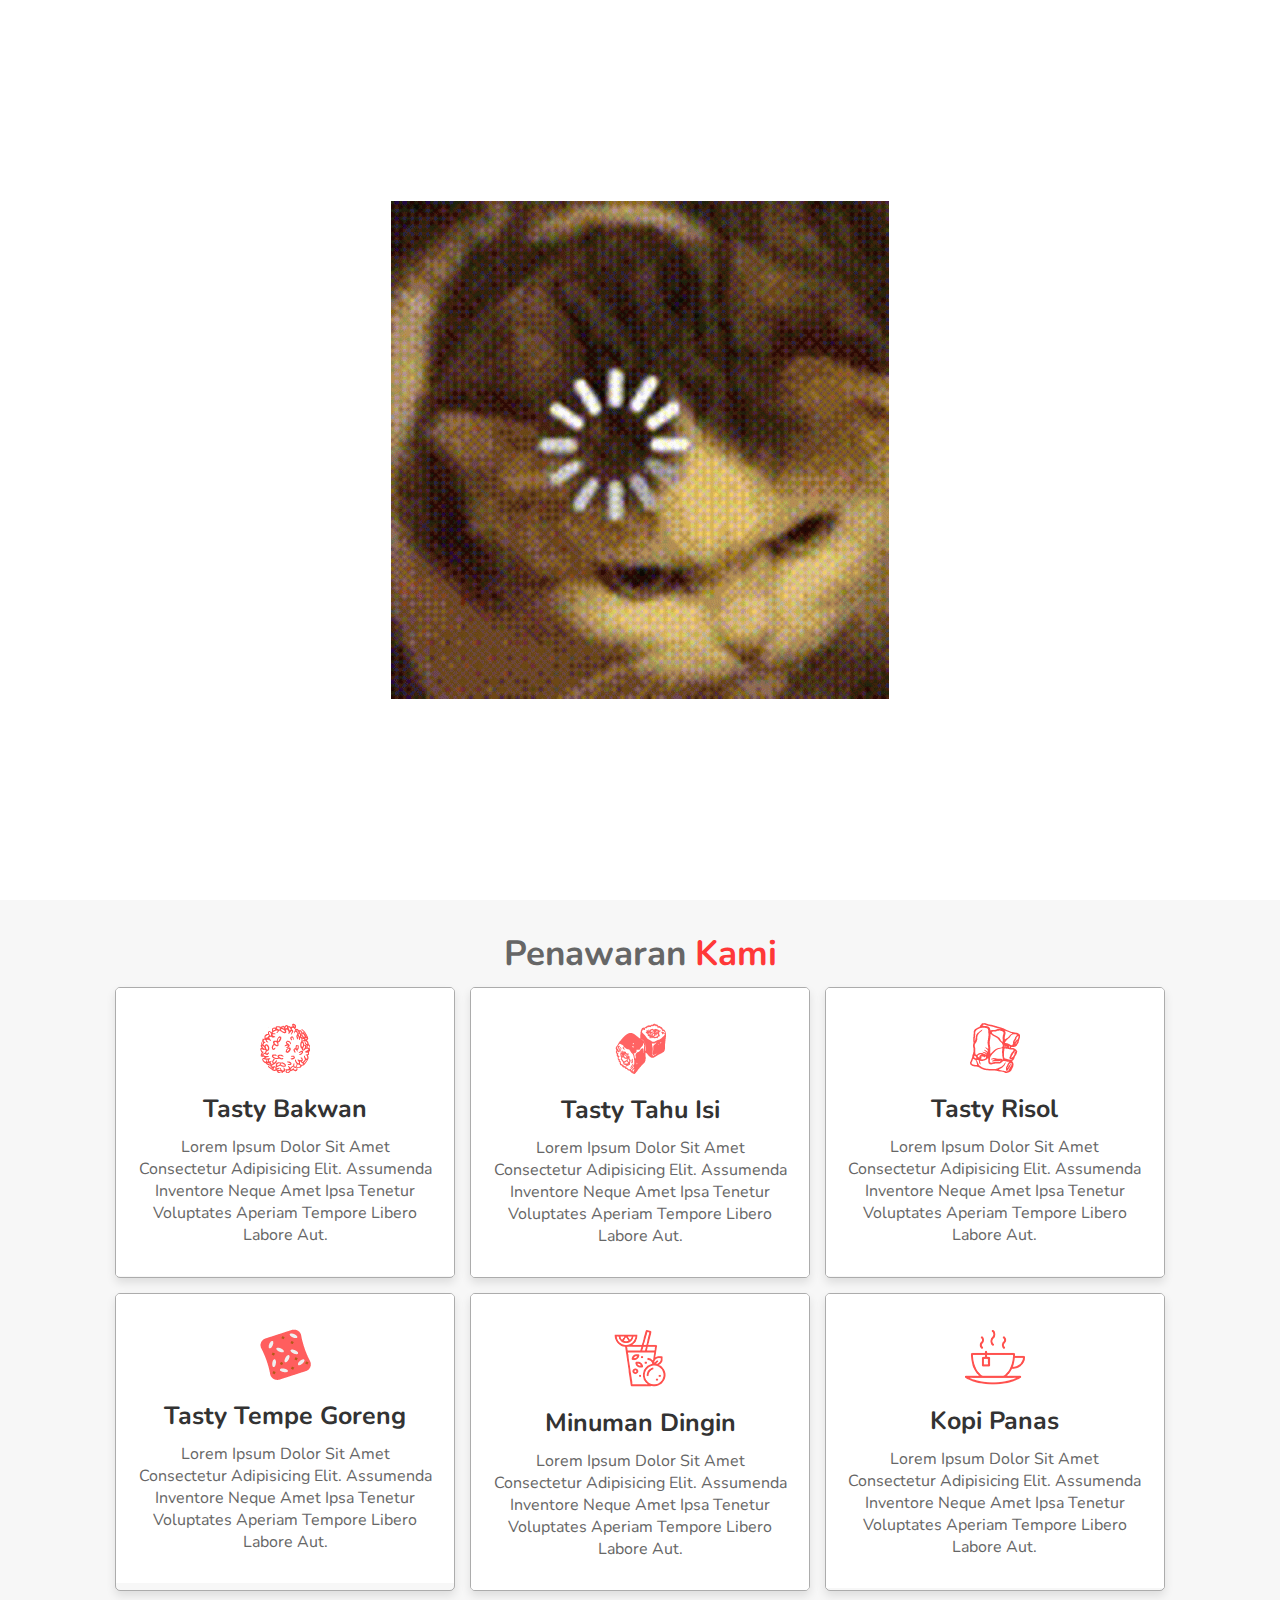
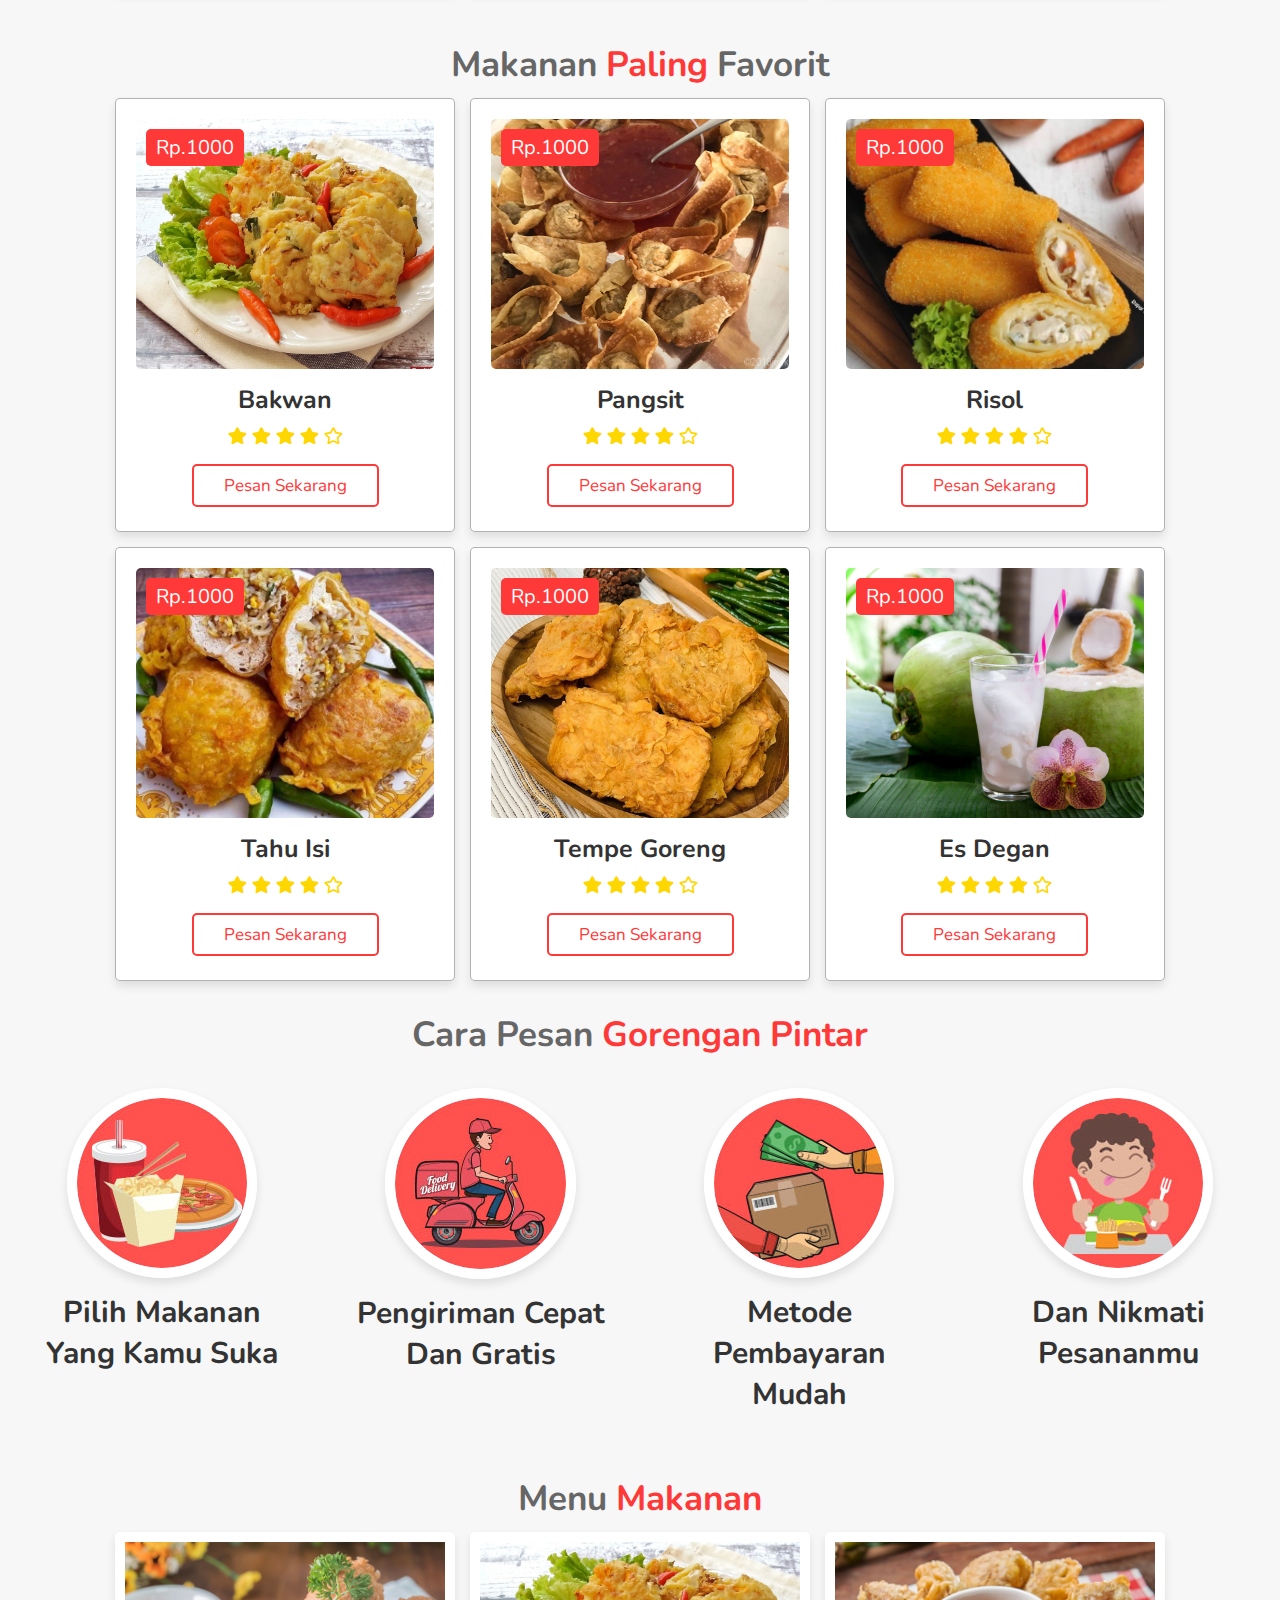
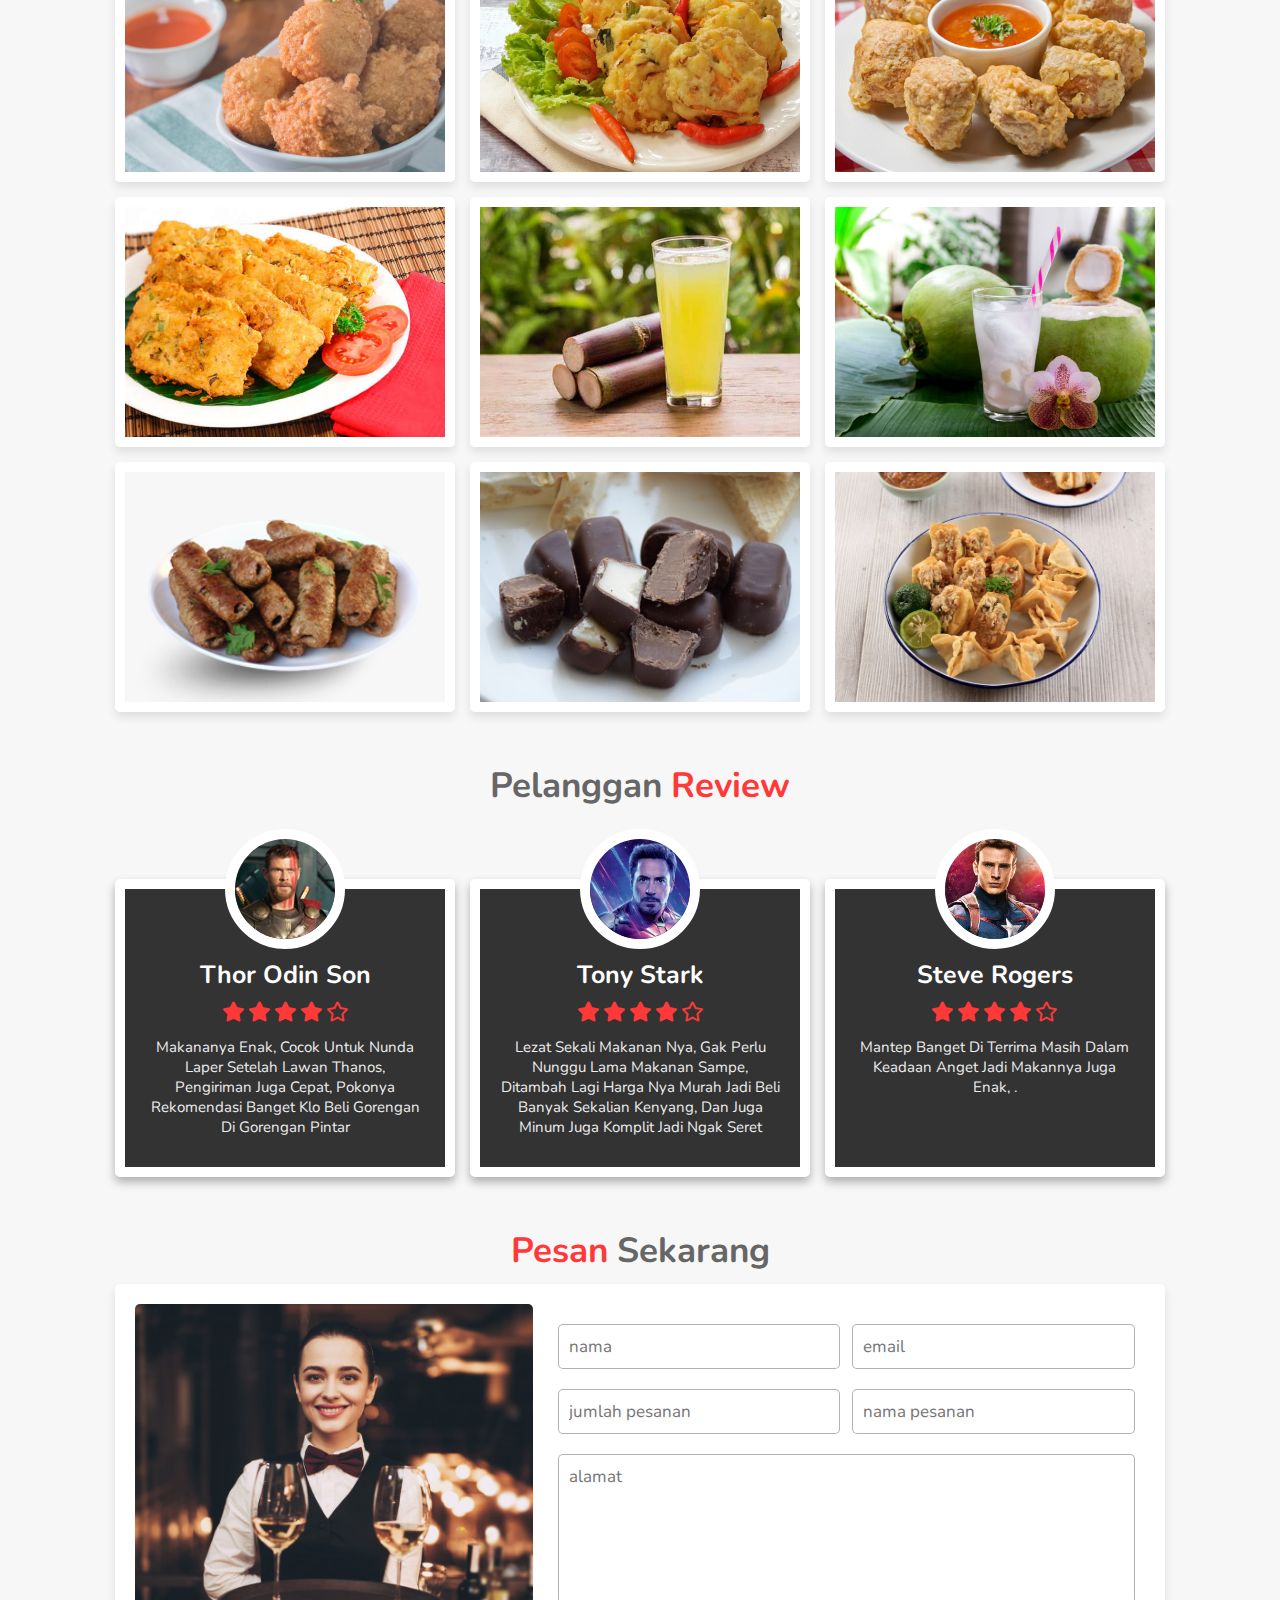
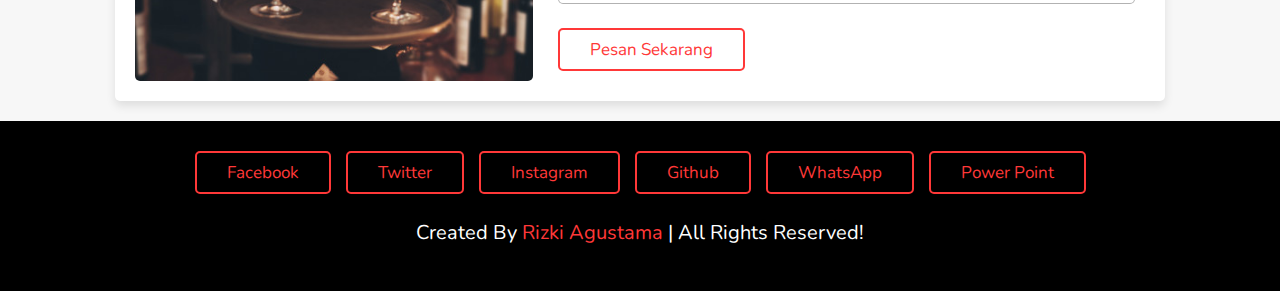
==== index.html @ 168aa632 "first commit" ====
<!DOCTYPE html>
<html lang="en">
<head>
    <meta charset="UTF-8">
    <meta name="viewport" content="width=device-width, initial-scale=1.0">
    <title>complete responsive food website design tutorial </title>

    <!-- font awesome cdn link  -->
    <link rel="stylesheet" href="https://cdnjs.cloudflare.com/ajax/libs/font-awesome/5.15.3/css/all.min.css">

    <!-- custom css file link  -->
    <link rel="stylesheet" href="style.css">

</head>
<body>
    
<!-- header section starts  -->

<header>

    <a href="https://api.whatsapp.com/send?phone=+6285161552308&text=Hallo min, saya mau melakukan pemesanan gorengan di gorengan pintar." class="logo"><i class="fas fa-utensils"></i>Gorengan Pintar</a>

    <div id="menu-bar" class="fas fa-bars"></div>

    <nav class="navbar">
        <a href="#home">home</a>
        <a href="#speciality">penawaran</a>
        <a href="#popular">populer</a>
        <a href="#gallery">menu</a>
        <a href="#review">review</a>
        <a href="#order">pesan</a>
    </nav>

</header>

<!-- header section ends -->

<!-- home section starts  -->

<section class="home" id="home">

    <div class="content">
        <h3>pesan gorengan dengan mudah dan cepat</h3>
        <p>Lorem ipsum dolor sit, amet consectetur adipisicing elit. Voluptas accusamus tempore temporibus rem amet laudantium animi optio voluptatum. Natus obcaecati unde porro nostrum ipsam itaque impedit incidunt rem quisquam eos!</p>
        <a href="https://api.whatsapp.com/send?phone=+6285161552308&text=Hallo min, saya mau melakukan pemesanan gorengan di gorengan pintar." class="btn">pesan sekarang</a>
    </div>

    <div class="image">
        <img src="images/home.png" alt="">
    </div>

</section>

<!-- home section ends -->

<!-- speciality section starts  -->

<section class="speciality" id="speciality">

    <h1 class="heading"> Penawaran <span>Kami</span> </h1>

    <div class="box-container">

        <div class="box">
            <img class="image" src="images/R.jpg" alt="">
            <div class="content">
                <img src="images/bakwan-01.png" alt="">
                <h3>tasty bakwan</h3>
                <p>Lorem ipsum dolor sit amet consectetur adipisicing elit. Assumenda inventore neque amet ipsa tenetur voluptates aperiam tempore libero labore aut.</p>
            </div>
        </div>
        <div class="box">
            <img class="image" src="images/R2.jpg" alt="">
            <div class="content">
                <img src="images/tahuisi.png" alt="">
                <h3>tasty tahu isi</h3>
                <p>Lorem ipsum dolor sit amet consectetur adipisicing elit. Assumenda inventore neque amet ipsa tenetur voluptates aperiam tempore libero labore aut.</p>
            </div>
        </div>
        <div class="box">
            <img class="image" src="images/R3.jpg" alt="">
            <div class="content">
                <img src="images/risol-01.png" alt="">
                <h3>tasty risol</h3>
                <p>Lorem ipsum dolor sit amet consectetur adipisicing elit. Assumenda inventore neque amet ipsa tenetur voluptates aperiam tempore libero labore aut.</p>
            </div>
        </div>
        <div class="box">
            <img class="image" src="images/tempegoreng.jpg" alt="">
            <div class="content">
                <img src="images/tempe.png" alt="">
                <h3>tasty tempe goreng</h3>
                <p>Lorem ipsum dolor sit amet consectetur adipisicing elit. Assumenda inventore neque amet ipsa tenetur voluptates aperiam tempore libero labore aut.</p>
            </div>
        </div>
        <div class="box">
            <img class="image" src="images/s-img-4.jpg" alt="">
            <div class="content">
                <img src="images/s-4.png" alt="">
                <h3>minuman dingin</h3>
                <p>Lorem ipsum dolor sit amet consectetur adipisicing elit. Assumenda inventore neque amet ipsa tenetur voluptates aperiam tempore libero labore aut.</p>
            </div>
        </div>
        <div class="box">
            <img class="image" src="images/R4.jpg" alt="">
            <div class="content">
                <img src="images/s-6.png" alt="">
                <h3>kopi panas</h3>
                <p>Lorem ipsum dolor sit amet consectetur adipisicing elit. Assumenda inventore neque amet ipsa tenetur voluptates aperiam tempore libero labore aut.</p>
            </div>
        </div>

    </div>

</section>

<!-- speciality section ends -->

<!-- popular section starts  -->

<section class="popular" id="popular">

    <h1 class="heading"> Makanan <span>Paling</span> Favorit </h1>

    <div class="box-container">

        <div class="box">
            <span class="price"> Rp.1000 </span>
            <img src="images/menu Bakwan-Tahu.jpg" alt="">
            <h3>bakwan</h3>
            <div class="stars">
                <i class="fas fa-star"></i>
                <i class="fas fa-star"></i>
                <i class="fas fa-star"></i>
                <i class="fas fa-star"></i>
                <i class="far fa-star"></i>
            </div>
            <a href="https://api.whatsapp.com/send?phone=+6285161552308&text=Hallo min, saya mau melakukan pemesanan gorengan di gorengan pintar." class="btn">pesan sekarang</a>
        </div>
        <div class="box">
            <span class="price"> Rp.1000 </span>
            <img src="images/menu pangsit.jpg" alt="">
            <h3>pangsit</h3>
            <div class="stars">
                <i class="fas fa-star"></i>
                <i class="fas fa-star"></i>
                <i class="fas fa-star"></i>
                <i class="fas fa-star"></i>
                <i class="far fa-star"></i>
            </div>
            <a href="https://api.whatsapp.com/send?phone=+6285161552308&text=Hallo min, saya mau melakukan pemesanan gorengan di gorengan pintar." class="btn">pesan sekarang</a>
        </div>
        <div class="box">
            <span class="price"> Rp.1000 </span>
            <img src="images/menu Risol.jpg" alt="">
            <h3>risol</h3>
            <div class="stars">
                <i class="fas fa-star"></i>
                <i class="fas fa-star"></i>
                <i class="fas fa-star"></i>
                <i class="fas fa-star"></i>
                <i class="far fa-star"></i>
            </div>
            <a href="https://api.whatsapp.com/send?phone=+6285161552308&text=Hallo min, saya mau melakukan pemesanan gorengan di gorengan pintar." class="btn">pesan sekarang</a>
        </div>
        <div class="box">
            <span class="price"> Rp.1000 </span>
            <img src="images/menu Tahu Isi.jpg" alt="">
            <h3>tahu isi</h3>
            <div class="stars">
                <i class="fas fa-star"></i>
                <i class="fas fa-star"></i>
                <i class="fas fa-star"></i>
                <i class="fas fa-star"></i>
                <i class="far fa-star"></i>
            </div>
            <a href="https://api.whatsapp.com/send?phone=+6285161552308&text=Hallo min, saya mau melakukan pemesanan gorengan di gorengan pintar." class="btn">pesan sekarang</a>
        </div>
        <div class="box">
            <span class="price"> Rp.1000 </span>
            <img src="images/menu tempe.jpg" alt="">
            <h3>tempe goreng </h3>
            <div class="stars">
                <i class="fas fa-star"></i>
                <i class="fas fa-star"></i>
                <i class="fas fa-star"></i>
                <i class="fas fa-star"></i>
                <i class="far fa-star"></i>
            </div>
            <a href="https://api.whatsapp.com/send?phone=+6285161552308&text=Hallo min, saya mau melakukan pemesanan gorengan di gorengan pintar." class="btn">pesan sekarang</a>
        </div>
        <div class="box">
            <span class="price"> Rp.1000 </span>
            <img src="images/menu-degan.png" alt="">
            <h3>es degan</h3>
            <div class="stars">
                <i class="fas fa-star"></i>
                <i class="fas fa-star"></i>
                <i class="fas fa-star"></i>
                <i class="fas fa-star"></i>
                <i class="far fa-star"></i>
            </div>
            <a href="https://api.whatsapp.com/send?phone=+6285161552308&text=Hallo min, saya mau melakukan pemesanan gorengan di gorengan pintar." class="btn">pesan sekarang</a>
        </div>

    </div>

</section>

<!-- popular section ends -->

<!-- steps section starts  -->

<div class="step-container">

    <h1 class="heading">cara pesan <span>gorengan pintar</span></h1>

    <section class="steps">

        <div class="box">
            <img src="images/step-1.jpg" alt="">
            <h3>pilih makanan yang kamu suka</h3>
        </div>
        <div class="box">
            <img src="images/step-2.jpg" alt="">
            <h3>pengiriman cepat dan gratis</h3>
        </div>
        <div class="box">
            <img src="images/step-3.jpg" alt="">
            <h3>metode pembayaran mudah</h3>
        </div>
        <div class="box">
            <img src="images/step-4.jpg" alt="">
            <h3>dan nikmati pesananmu</h3>
        </div>
    
    </section>

</div>

<!-- steps section ends -->

<!-- gallery section starts  -->

<section class="gallery" id="gallery">

    <h1 class="heading"> menu <span> makanan </span> </h1>

    <div class="box-container">

        <div class="box">
            <img src="images/bakso1.jpg" alt="">
            <div class="content">
                <h3>Bakso goreng</h3>
                <p></p>
                <a href="https://api.whatsapp.com/send?phone=+6285161552308&text=Hallo min, saya mau melakukan pemesanan gorengan di gorengan pintar" class="btn">Pesan sekarang</a>
            </div>
        </div>
        <div class="box">
            <img src="images/Bakwan1.jpg" alt="">
            <div class="content">
                <h3>bakwan</h3>
                <p></p>
                <a href="https://api.whatsapp.com/send?phone=+6285161552308&text=Hallo min, saya mau melakukan pemesanan gorengan di gorengan pintar" class="btn">pesan sekarang</a>
            </div>
        </div>
        <div class="box">
            <img src="images/tahu isi1.jpg" alt="">
            <div class="content">
                <h3>tahu isi</h3>
                <p></p>
                <a href="https://api.whatsapp.com/send?phone=+6285161552308&text=Hallo min, saya mau melakukan pemesanan gorengan di gorengan pintar" class="btn">pesan sekarang</a>
            </div>
        </div>
        <div class="box">
            <img src="images/tempegoreng.jpg" alt="">
            <div class="content">
                <h3>tempe goreng</h3>
                <p></p>
                <a href="https://api.whatsapp.com/send?phone=+6285161552308&text=Hallo min, saya mau melakukan pemesanan gorengan di gorengan pintar" class="btn">pesan sekarang</a>
            </div>
        </div>
        <div class="box">
            <img src="images/es tebu1.jpg" alt="">
            <div class="content">
                <h3>es tebu</h3>
                <p></p>
                <a href="https://api.whatsapp.com/send?phone=+6285161552308&text=Hallo min, saya mau melakukan pemesanan gorengan di gorengan pintar" class="btn">pesan sekarang</a>
            </div>
        </div>
        <div class="box">
            <img src="images/degan1.png" alt="">
            <div class="content">
                <h3>es degan</h3>
                <p></p>
                <a href="https://api.whatsapp.com/send?phone=+6285161552308&text=Hallo min, saya mau melakukan pemesanan gorengan di gorengan pintar" class="btn">pesan sekarang</a>
            </div>
        </div>
        <div class="box">
            <img src="images/kebak1.png" alt="">
            <div class="content">
                <h3>kebab</h3>
                <p></p>
                <a href="https://api.whatsapp.com/send?phone=+6285161552308&text=Hallo min, saya mau melakukan pemesanan gorengan di gorengan pintar" class="btn">pesan sekarang</a>
            </div>
        </div>
        <div class="box">
            <img src="images/g-8.jpg" alt="">
            <div class="content">
                <h3>Coklat</h3>
                <p></p>
                <a href="https://api.whatsapp.com/send?phone=+6285161552308&text=Hallo min, saya mau melakukan pemesanan gorengan di gorengan pintar" class="btn">pesan sekarang</a>
            </div>
        </div>
        <div class="box">
            <img src="images/batagor1.jpg" alt="">
            <div class="content">
                <h3>Batagor</h3>
                <p></p>
                <a href="https://api.whatsapp.com/send?phone=+6285161552308&text=Hallo min, saya mau melakukan pemesanan gorengan di gorengan pintar" class="btn">pesan sekarang</a>
            </div>
        </div>

    </div>

</section>

<!-- gallery section ends -->

<!-- review section starts  -->

<section class="review" id="review">

    <h1 class="heading"> pelanggan <span>review</span> </h1>

    <div class="box-container">

        <div class="box">
            <img src="images/Thor.jpg" alt="">
            <h3>Thor Odin Son</h3>
            <div class="stars">
                <i class="fas fa-star"></i>
                <i class="fas fa-star"></i>
                <i class="fas fa-star"></i>
                <i class="fas fa-star"></i>
                <i class="far fa-star"></i>
            </div>
            <p>Makananya enak, cocok untuk nunda laper setelah lawan thanos, pengiriman juga cepat, pokonya rekomendasi banget klo beli gorengan di Gorengan Pintar</p>
        </div>
        <div class="box">
            <img src="images/Tony.jpg" alt="">
            <h3>Tony Stark</h3>
            <div class="stars">
                <i class="fas fa-star"></i>
                <i class="fas fa-star"></i>
                <i class="fas fa-star"></i>
                <i class="fas fa-star"></i>
                <i class="far fa-star"></i>
            </div>
            <p>Lezat sekali makanan nya, gak perlu nunggu lama makanan sampe, ditambah lagi harga nya murah jadi beli banyak sekalian kenyang, dan juga minum juga komplit jadi ngak seret</p>
        </div>
        <div class="box">
            <img src="images/steve.jpg" alt="">
            <h3>Steve Rogers</h3>
            <div class="stars">
                <i class="fas fa-star"></i>
                <i class="fas fa-star"></i>
                <i class="fas fa-star"></i>
                <i class="fas fa-star"></i>
                <i class="far fa-star"></i>
            </div>
            <p>Mantep banget di terrima masih dalam keadaan anget jadi makannya juga enak, .</p>
        </div>

    </div>

</section>

<!-- review section ends -->

<!-- order section starts  -->

<section class="order" id="order">

    <h1 class="heading"> <span>pesan</span> sekarang </h1>

    <div class="row">
        
        <div class="image">
            <img src="images/order-img.jpg" alt="">
        </div>

        <form action="">

            <div class="inputBox">
                <input type="text" placeholder="nama">
                <input type="email" placeholder="email">
            </div>

            <div class="inputBox">
                <input type="number" placeholder="jumlah pesanan">
                <input type="text" placeholder="nama pesanan">
            </div>

            <textarea placeholder="alamat" name="" id="" cols="30" rows="10"></textarea>

            <input type="submit" value="pesan sekarang" class="btn">

        </form>

    </div>

</section>

<!-- order section ends -->

<!-- footer section  -->

<section class="footer">

    <div class="share">
        <a href="https://web.facebook.com/" class="btn">facebook</a>
        <a href="https://twitter.com/rtama231" class="btn">twitter</a>
        <a href="https://www.instagram.com/ikki.tama23/" class="btn">instagram</a>
        <a href="https://github.com/Rtama23" class="btn">github</a>
        <a href="https://api.whatsapp.com/send?phone=+6285161552308&text=" class="btn">whatsApp</a>
        <a href="19220448.Rizki Agustama.SI 5R.Projeck 1/index.html" class="btn">Power Point</a>
    </div>

    <h1 class="credit"> created by <span> Rizki Agustama </span> | all rights reserved! </h1>

</section>

<!-- scroll top button  -->
<a href="#home" class="fas fa-angle-up" id="scroll-top"></a>

<!-- loader  -->
<div class="loader-container">
    <img src="images/reload-cat.gif" alt="">
</div>




















<!-- custom js file link  -->
<script src="script.js"></script>


</body>
</html>
---- style.css ----
@import url('https://fonts.googleapis.com/css2?family=Nunito:wght@200;300;400;600;700&display=swap');

:root{
  --red:#ff3838;
}

*{
  font-family: 'Nunito', sans-serif;
  margin:0; padding:0;
  box-sizing: border-box;
  outline: none; border:none;
  text-decoration: none;
  text-transform: capitalize;
  transition:all .2s linear;
}

*::selection{
  background:var(--red);
  color:#fff;
}

html{
  font-size: 62.5%;
  overflow-x: hidden;
  scroll-behavior: smooth;
  scroll-padding-top: 6rem;
}

body{
  background:#f7f7f7;
}

section{
  padding:2rem 9%;
}

.heading{
  text-align: center;
  font-size: 3.5rem;
  padding:1rem;
  color:#666;
}

.heading span{
  color:var(--red);
}

.btn{
  display: inline-block;
  padding:.8rem 3rem;
  border:.2rem solid var(--red);
  color:var(--red);
  cursor: pointer;
  font-size: 1.7rem;
  border-radius: .5rem;
  position: relative;
  overflow: hidden;
  z-index: 0;
  margin-top: 1rem;
}

.btn::before{
  content: '';
  position: absolute;
  top:0; right: 0;
  width:0%;
  height:100%;
  background:var(--red);
  transition: .3s linear;
  z-index: -1;
}

.btn:hover::before{
  width:100%;
  left: 0;
}

.btn:hover{
  color:#fff;
}

header{
  position: fixed;
  top:0; left: 0; right:0;
  z-index: 1000;
  display: flex;
  align-items: center;
  justify-content: space-between;
  background:#fff;
  padding:2rem 9%;
  box-shadow: 0 .5rem 1rem rgba(0,0,0,.1);
}

header .logo{
  font-size: 2.5rem;
  font-weight: bolder;
  color:#666;
}

header .logo i{
  padding-right: .5rem;
  color:var(--red);
}

header .navbar a{
  font-size: 2rem;
  margin-left: 2rem;
  color:#666;
}

header .navbar a:hover{
  color:var(--red);
}

#menu-bar{
  font-size: 3rem;
  cursor: pointer;
  color:#666;
  border:.1rem solid #666;
  border-radius: .3rem;
  padding:.5rem 1.5rem;
  display: none;
}

.home{
  display: flex;
  flex-wrap: wrap;
  gap:1.5rem;
  min-height: 100vh;
  align-items: center;
  background:url(../images/home-bg.jpg) no-repeat;
  background-size: cover;
  background-position: center;
}

.home .content{
  flex:1 1 40rem;
  padding-top: 6.5rem;
}

.home .image{
  flex:1 1 40rem;
}

.home .image img{
  width:100%;
  padding:1rem;
  animation:float 3s linear infinite;
}

@keyframes float{
  0%, 100%{
    transform: translateY(0rem);
  }
  50%{
    transform: translateY(3rem);
  }
}

.home .content h3{
  font-size: 5rem;
  color:#333;
}

.home .content p{
  font-size: 1.7rem;
  color:#666;
  padding:1rem 0;
}

.speciality .box-container{
  display: flex;
  flex-wrap: wrap;
  gap:1.5rem;
}

.speciality .box-container .box{
  flex:1 1 30rem;
  position: relative;
  overflow: hidden;
  box-shadow: 0 .5rem 1rem rgba(0,0,0,.1);
  border:.1rem solid rgba(0,0,0,.3);
  cursor: pointer;
  border-radius: .5rem;
}

.speciality .box-container .box .image{
  height:100%;
  width:100%;
  object-fit: cover;
  position: absolute;
  top:-100%; left:0;
}

.speciality .box-container .box .content{
  text-align: center;
  background:#fff;
  padding:2rem;
}

.speciality .box-container .box .content img{
  margin:1.5rem 0;
}

.speciality .box-container .box .content h3{
  font-size: 2.5rem;
  color:#333;
}

.speciality .box-container .box .content p{
  font-size: 1.6rem;
  color:#666;
  padding:1rem 0;
}

.speciality .box-container .box:hover .image{
  top:0;
}

.speciality .box-container .box:hover .content{
  transform: translateY(100%);
}

.popular .box-container{
  display: flex;
  flex-wrap: wrap;
  gap:1.5rem;
}

.popular .box-container .box{
  padding:2rem;
  background:#fff;
  box-shadow: 0 .5rem 1rem rgba(0,0,0,.1);
  border:.1rem solid rgba(0,0,0,.3);
  border-radius: .5rem;
  text-align: center;
  flex:1 1 30rem;
  position: relative;
}

.popular .box-container .box img{
  height:25rem;
  object-fit: cover;
  width:100%;
  border-radius: .5rem;
}

.popular .box-container .box .price{
  position: absolute;
  top:3rem; left:3rem;
  background:var(--red);
  color:#fff;
  font-size: 2rem;
  padding:.5rem 1rem;
  border-radius: .5rem;
}

.popular .box-container .box h3{
  color:#333;
  font-size: 2.5rem;
  padding-top: 1rem;
}

.popular .box-container .box .stars i{
  color:gold;
  font-size: 1.7rem;
  padding:1rem .1rem;
}

.steps{
  display: flex;
  flex-wrap: wrap;
  gap:1.5rem;
  padding:1rem;
}

.steps .box{
  flex:1 1 25rem;
  padding:1rem;
  text-align: center;
}

.steps .box img{
  border-radius: 50%;
  border:1rem solid #fff;
  box-shadow: 0 .5rem 1rem rgba(0,0,0,.1);
}

.steps .box h3{
  font-size: 3rem;
  color:#333;
  padding:1rem;
}

.gallery .box-container{
  display: flex;
  flex-wrap: wrap;
  gap:1.5rem;
}

.gallery .box-container .box{
  height:25rem;
  flex:1 1 30rem;
  border:1rem solid #fff;
  box-shadow: 0 .5rem 1rem rgba(0,0,0,.1);
  border-radius: .5rem;
  position: relative;
  overflow: hidden;
}

.gallery .box-container .box img{
  height:100%;
  width:100%;
  object-fit: cover;
}

.gallery .box-container .box .content{
  position: absolute;
  top:-100%; left:0;
  height: 100%;
  width:100%;
  background:rgba(255,255,255,.9);
  padding:2rem;
  padding-top: 5rem;
  text-align: center;
}

.gallery .box-container .box .content h3{
  font-size: 2.5rem;
  color:#333;
}

.gallery .box-container .box .content p{
  font-size: 1.5rem;
  color:#666;
  padding:1rem 0;
}

.gallery .box-container .box:hover .content{
  top:0;
}

.review .box-container{
  display: flex;
  flex-wrap: wrap;
  gap:1.5rem;
}

.review .box-container .box{
  text-align: center;
  padding:2rem;
  border:1rem solid #fff;
  box-shadow: 0 .5rem 1rem rgba(0,0,0,.3);
  border-radius: .5rem;
  flex:1 1 30rem;
  background:#333;
  margin-top: 6rem;
}

.review .box-container .box img{
  height: 12rem;
  width:12rem;
  border-radius: 50%;
  border:1rem solid #fff;
  margin-top: -8rem;
  object-fit: cover;
}

.review .box-container .box h3{
  font-size: 2.5rem;
  color:#fff;
  padding:.5rem 0;
}

.review .box-container .box .stars i{
  font-size: 2rem;
  color:var(--red);
  padding:.5rem 0;
}

.review .box-container .box p{
  font-size: 1.5rem;
  color:#eee;
  padding:1rem 0;
}

.order .row{
  padding:2rem;
  box-shadow: 0 .5rem 1rem rgba(0,0,0,.1);
  background:#fff;
  display: flex;
  flex-wrap: wrap;
  gap:1.5rem;
  border-radius: .5rem;
}

.order .row .image{
  flex:1 1 30rem;
}

.order .row .image img{
  height: 100%;
  width:100%;
  object-fit: cover;
  border-radius: .5rem;
}

.order .row form{
  flex:1 1 50rem;
  padding:1rem;
}

.order .row form .inputBox{
  display: flex;
  justify-content: space-between;
  flex-wrap: wrap;
}

.order .row form .inputBox input, .order .row form textarea{
  padding:1rem;
  margin:1rem 0;
  font-size: 1.7rem;
  color:#333;
  text-transform: none;
  border:.1rem solid rgba(0,0,0,.3);
  border-radius: .5rem;
  width:49%;
}

.order .row form textarea{
  width:100%;
  resize: none;
  height:15rem;
}

.order .row form .btn{
  background:none;
}

.order .row form .btn:hover{
  background:var(--red);
}

.footer{
  background:#000;
  text-align: center;
}

.footer .share{
  display: flex;
  gap:1.5rem;
  justify-content: center;
  flex-wrap: wrap;
}

.footer .credit{
  padding:2.5rem 1rem;
  color:#fff;
  font-weight: normal;
  font-size: 2rem;
}

.footer .credit span{
  color:var(--red);
}

#scroll-top{
  position: fixed;
  top:-120%;
  right:2rem;
  padding:.5rem 1.5rem;
  font-size: 4rem;
  background:var(--red);
  color:#fff;
  border-radius: .5rem;
  transition: 1s linear;
  z-index: 1000;
}

#scroll-top.active{
  top:calc(100% - 12rem)
}

.loader-container{
  position: fixed;
  top:0; left:0;
  z-index: 10000;
  background:#fff;
  display: flex;
  align-items: center;
  justify-content: center;
  height:100%;
  width:100%;
}

.loader-container.fade-out{
  top:-120%;
}














/* media queries  */

@media(max-width:991px){

  html{
    font-size: 55%;
  }

  header{
    padding:2rem;
  }

  section{
    padding:2rem;
  }

}

@media(max-width:768px){

  #menu-bar{
    display: initial;
  }

  header .navbar{
    position: absolute;
    top:100%; left: 0; right:0;
    background: #f7f7f7;
    border-top: .1rem solid rgba(0,0,0,.1);
    clip-path: polygon(0 0, 100% 0, 100% 0, 0 0);
  }

  header .navbar.active{
    clip-path: polygon(0 0, 100% 0, 100% 100%, 0% 100%);
  }

  header .navbar a{
    margin: 1.5rem;
    padding:1.5rem;
    display: block;
    border:.2rem solid rgba(0,0,0,.1);
    border-left:.5rem solid var(--red);
    background:#fff;
  }

}

@media(max-width:450px){

  html{
    font-size: 50%;
  }

  .order .row form .inputBox input{
    width:100%;
  }

}
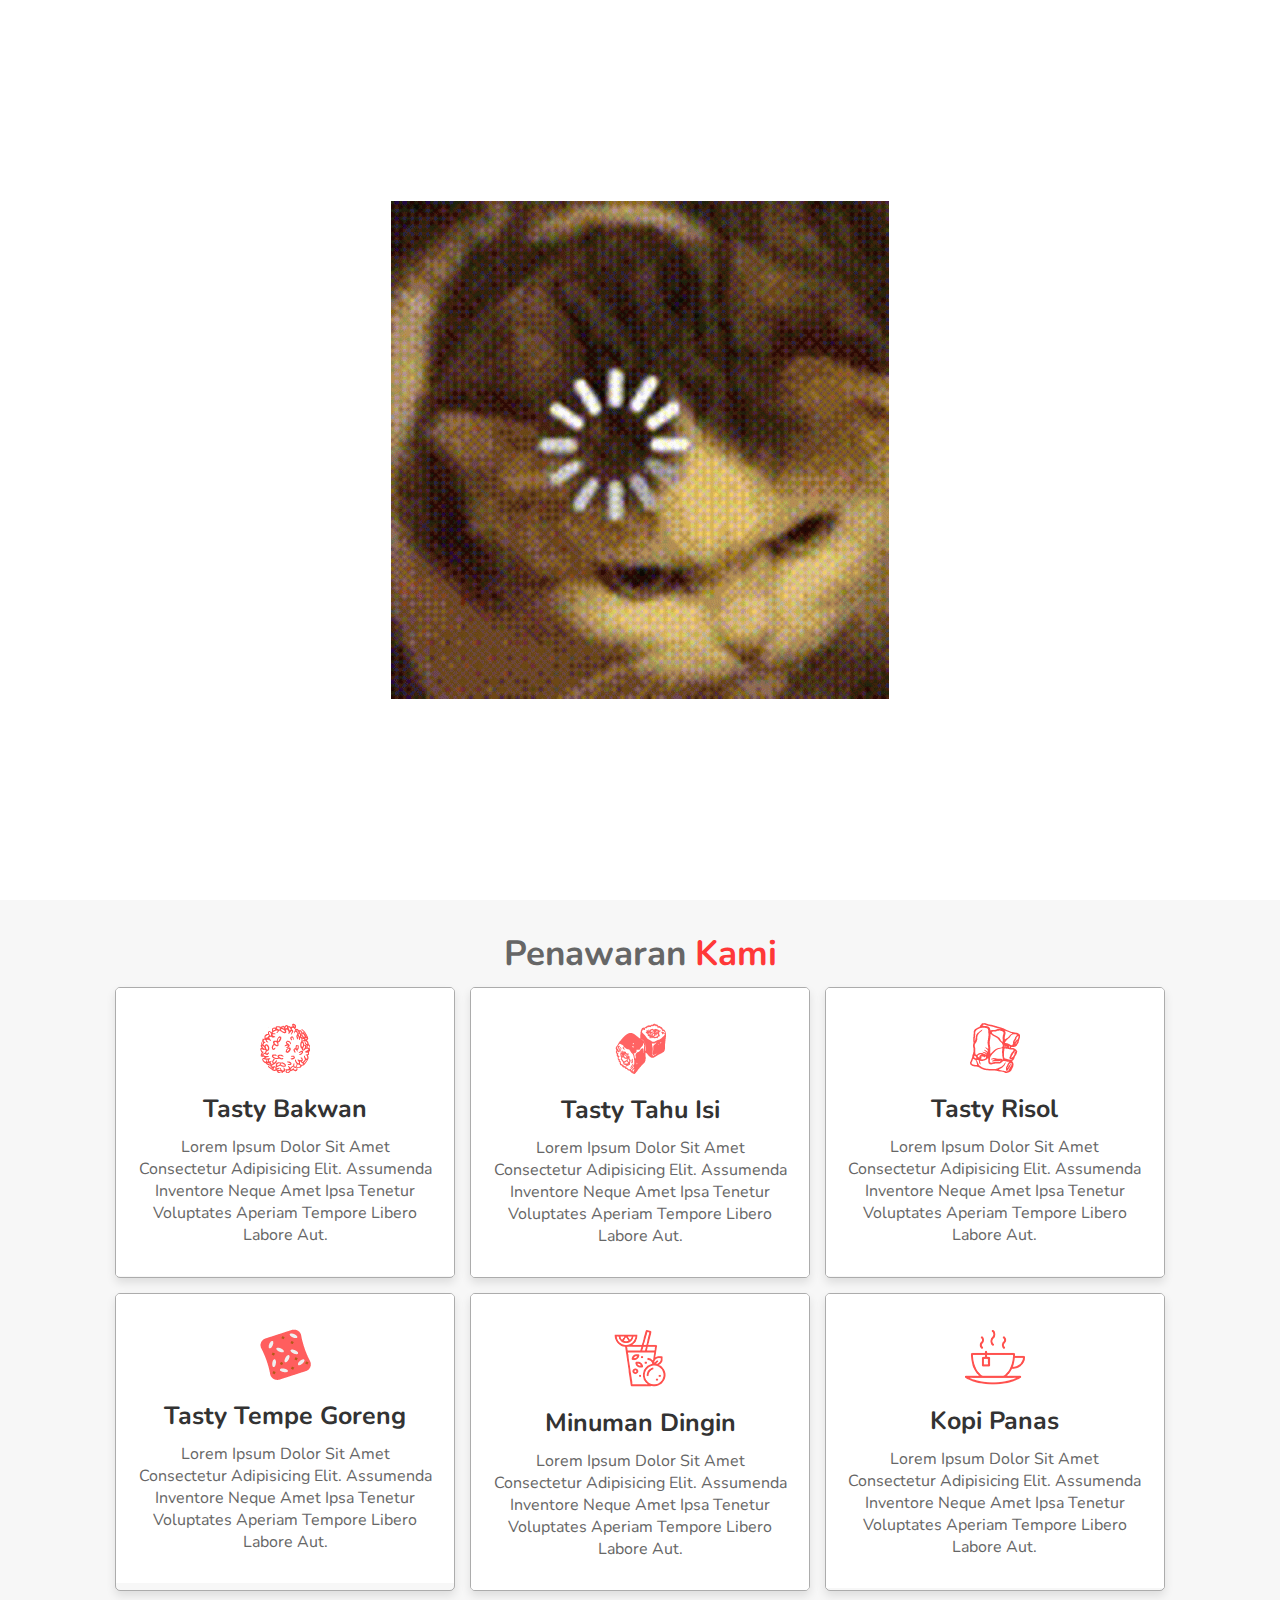
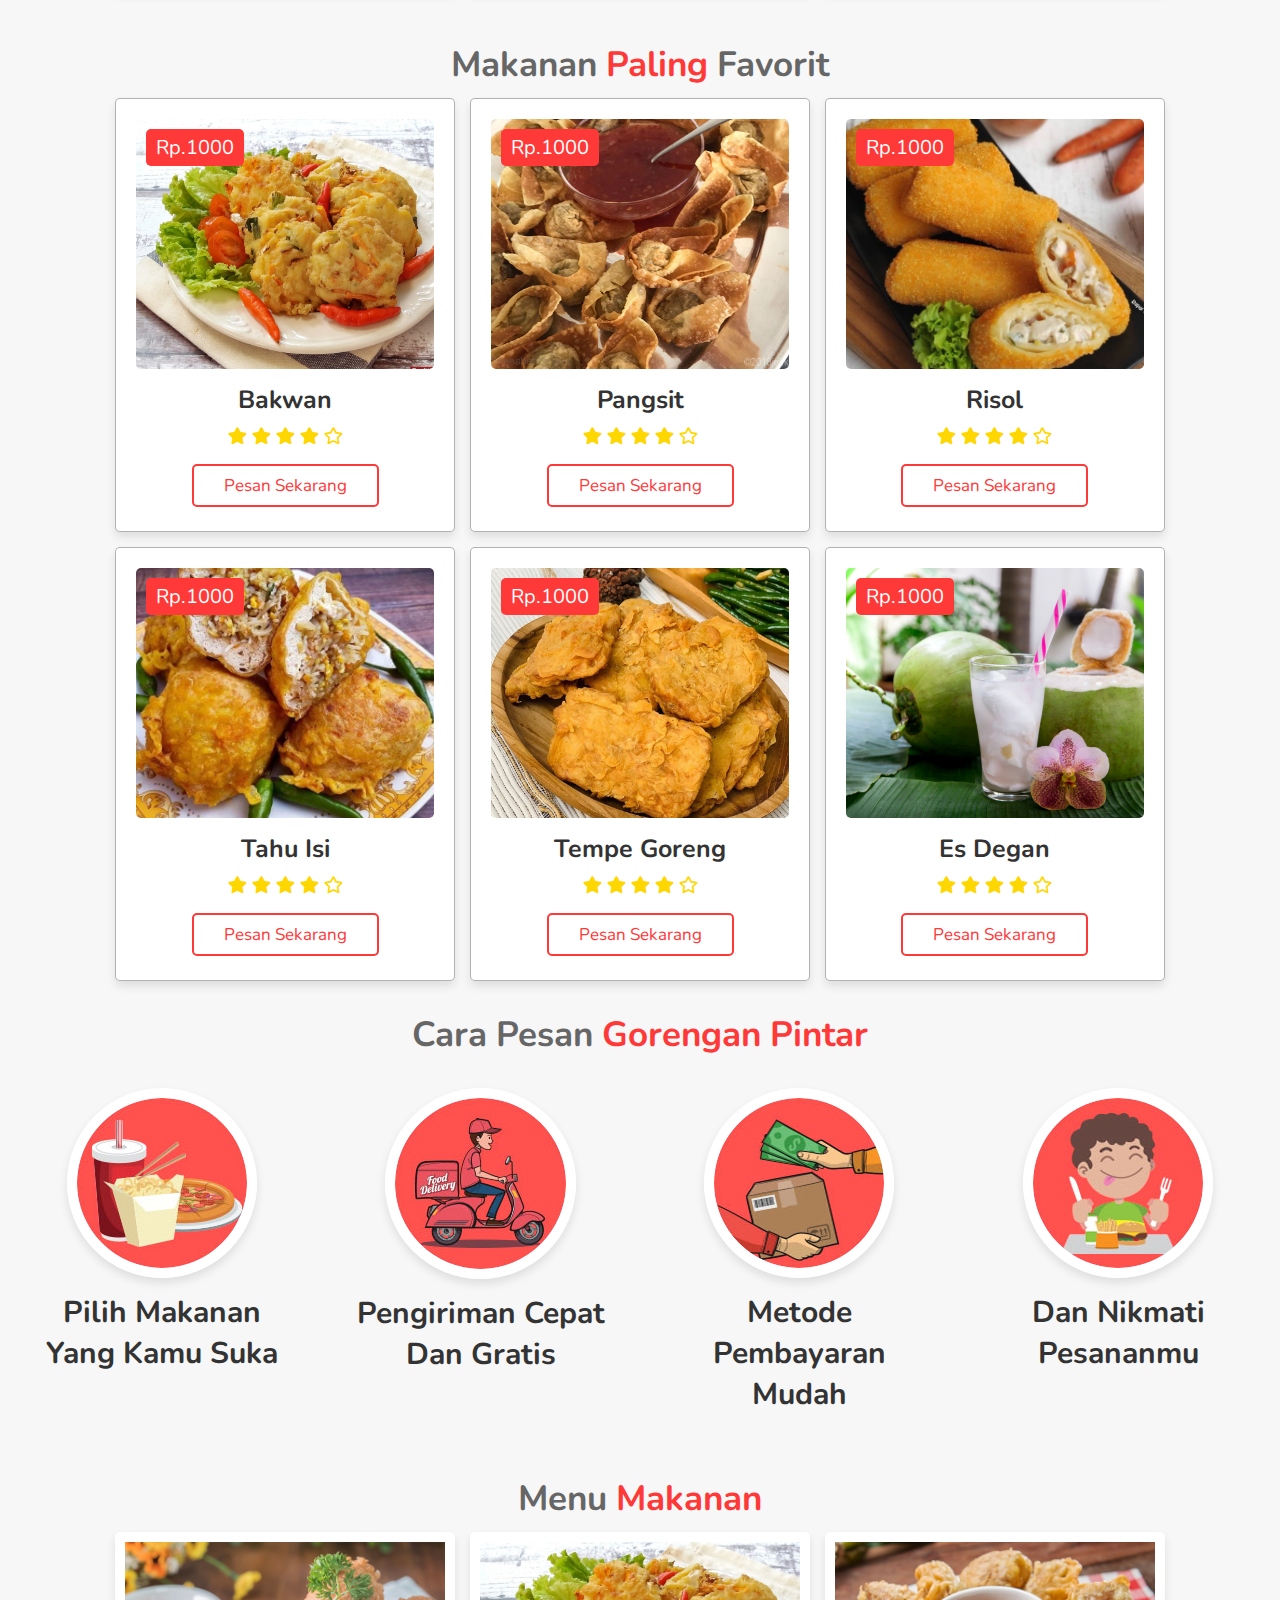
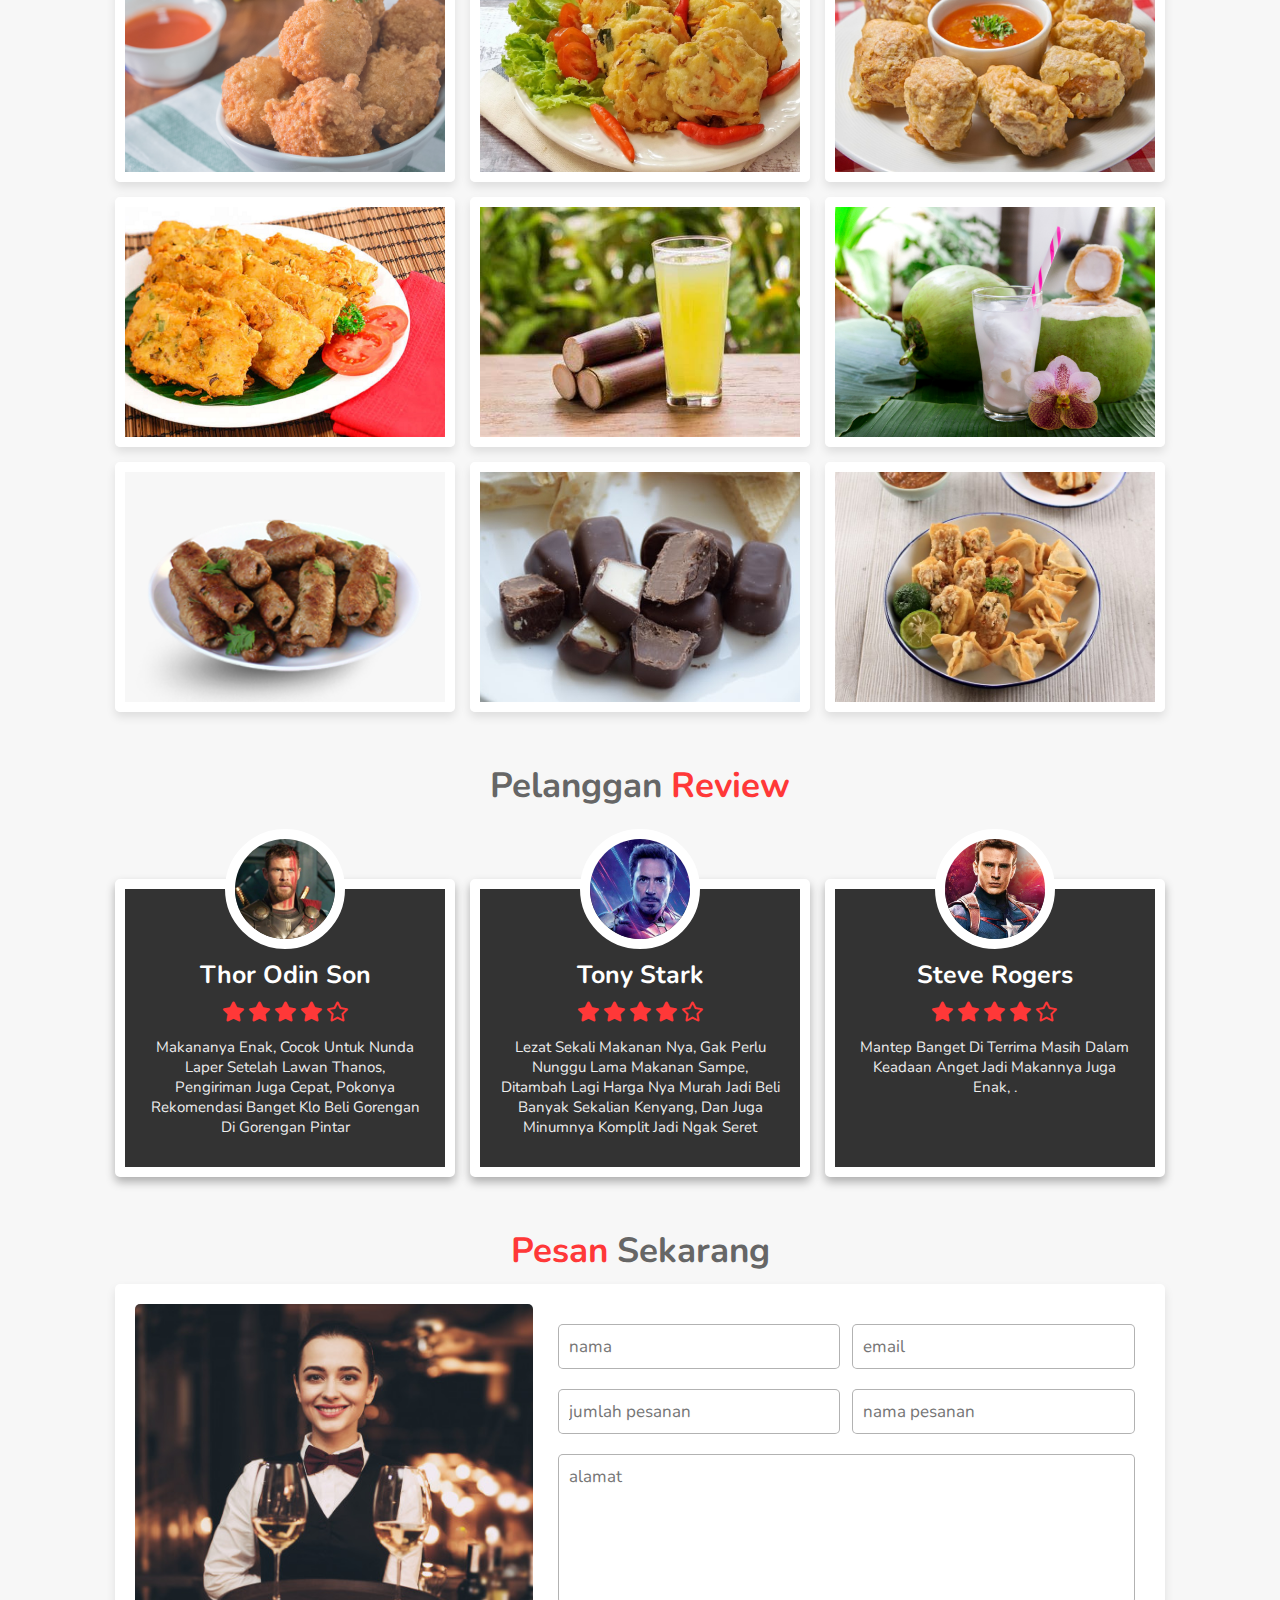
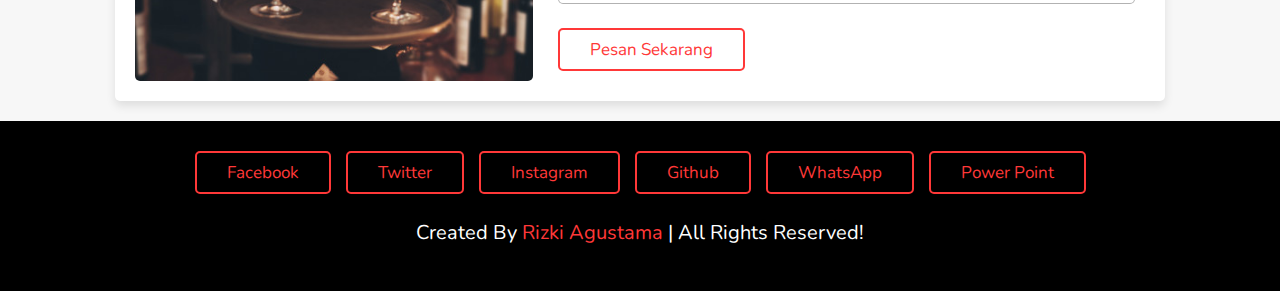
==== commit d6090335: "merubah kata tony" ====
--- a/index.html
+++ b/index.html
@@ -3,7 +3,7 @@
 <head>
     <meta charset="UTF-8">
     <meta name="viewport" content="width=device-width, initial-scale=1.0">
-    <title>complete responsive food website design tutorial </title>
+    <title>Gorengan Pintar</title>
 
     <!-- font awesome cdn link  -->
     <link rel="stylesheet" href="https://cdnjs.cloudflare.com/ajax/libs/font-awesome/5.15.3/css/all.min.css">
@@ -357,7 +357,7 @@
                 <i class="fas fa-star"></i>
                 <i class="far fa-star"></i>
             </div>
-            <p>Lezat sekali makanan nya, gak perlu nunggu lama makanan sampe, ditambah lagi harga nya murah jadi beli banyak sekalian kenyang, dan juga minum juga komplit jadi ngak seret</p>
+            <p>Lezat sekali makanan nya, gak perlu nunggu lama makanan sampe, ditambah lagi harga nya murah jadi beli banyak sekalian kenyang, dan juga minumnya komplit jadi ngak seret</p>
         </div>
         <div class="box">
             <img src="images/steve.jpg" alt="">
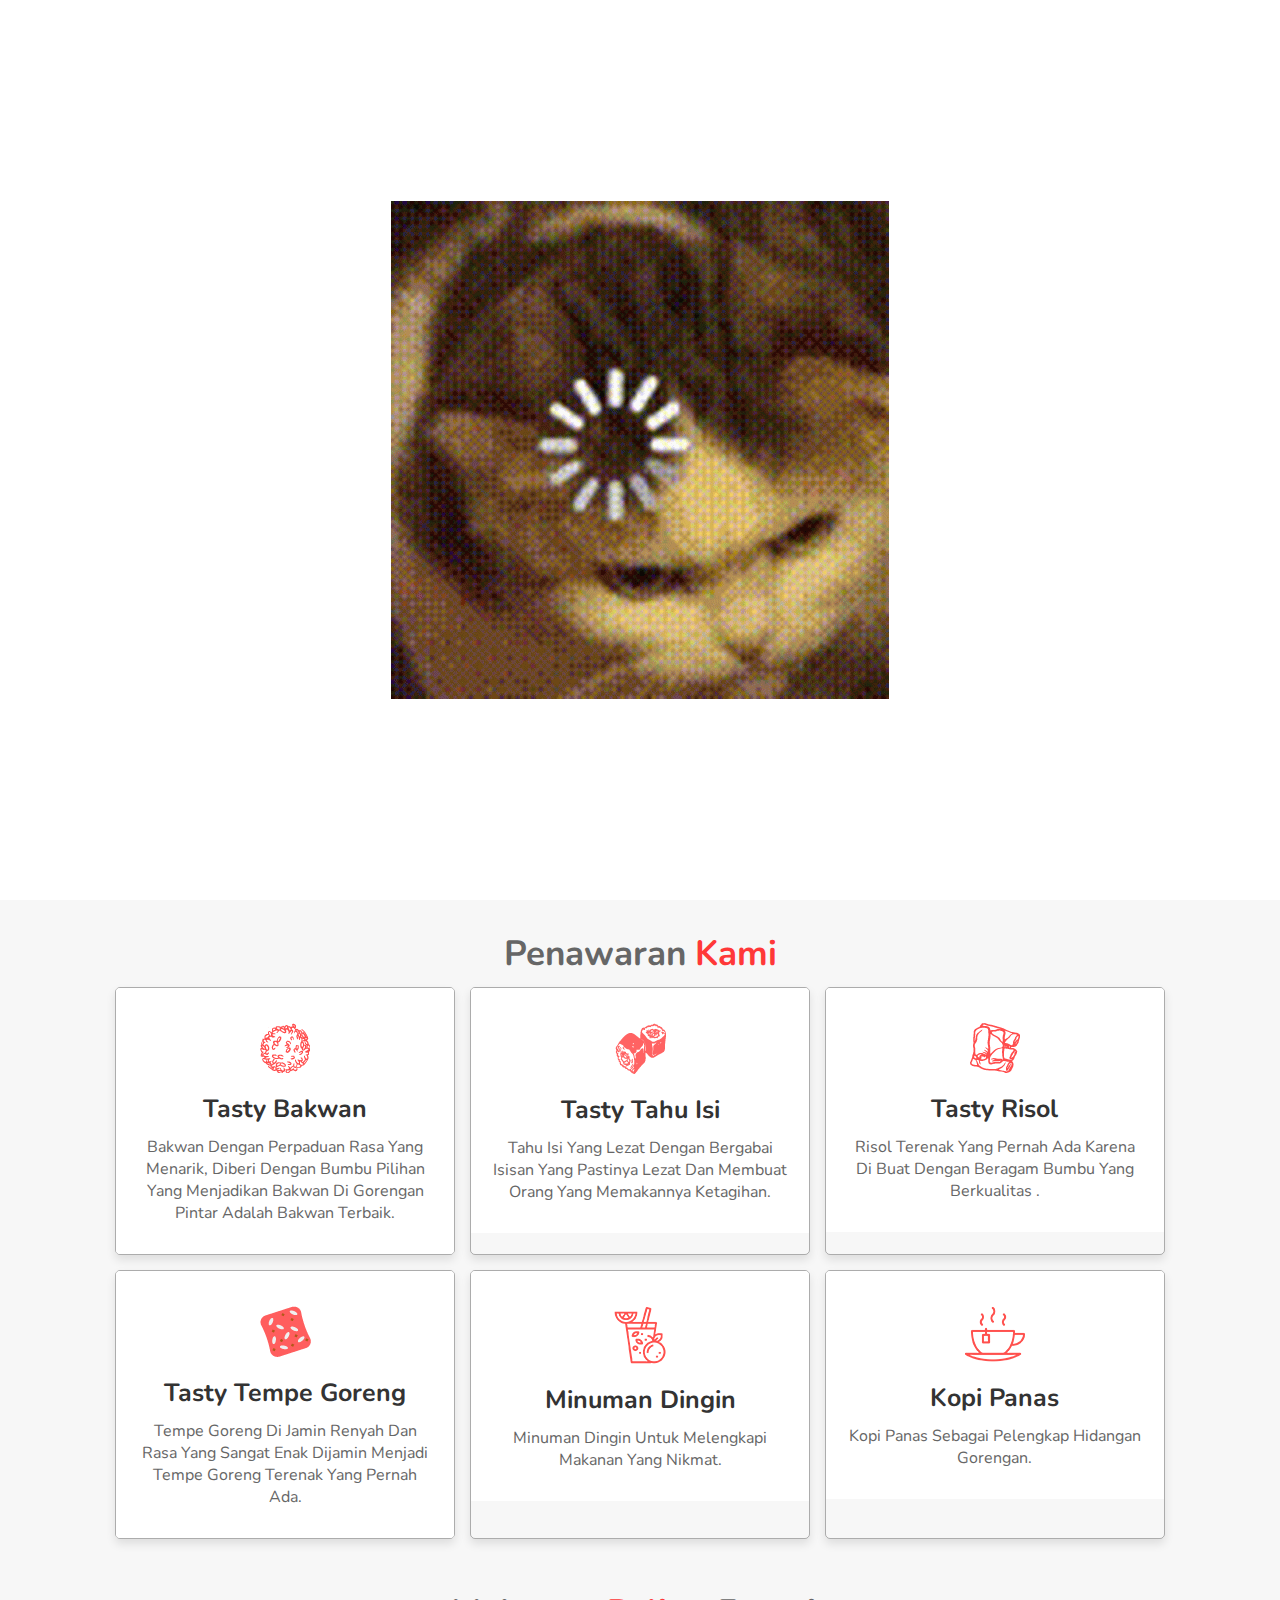
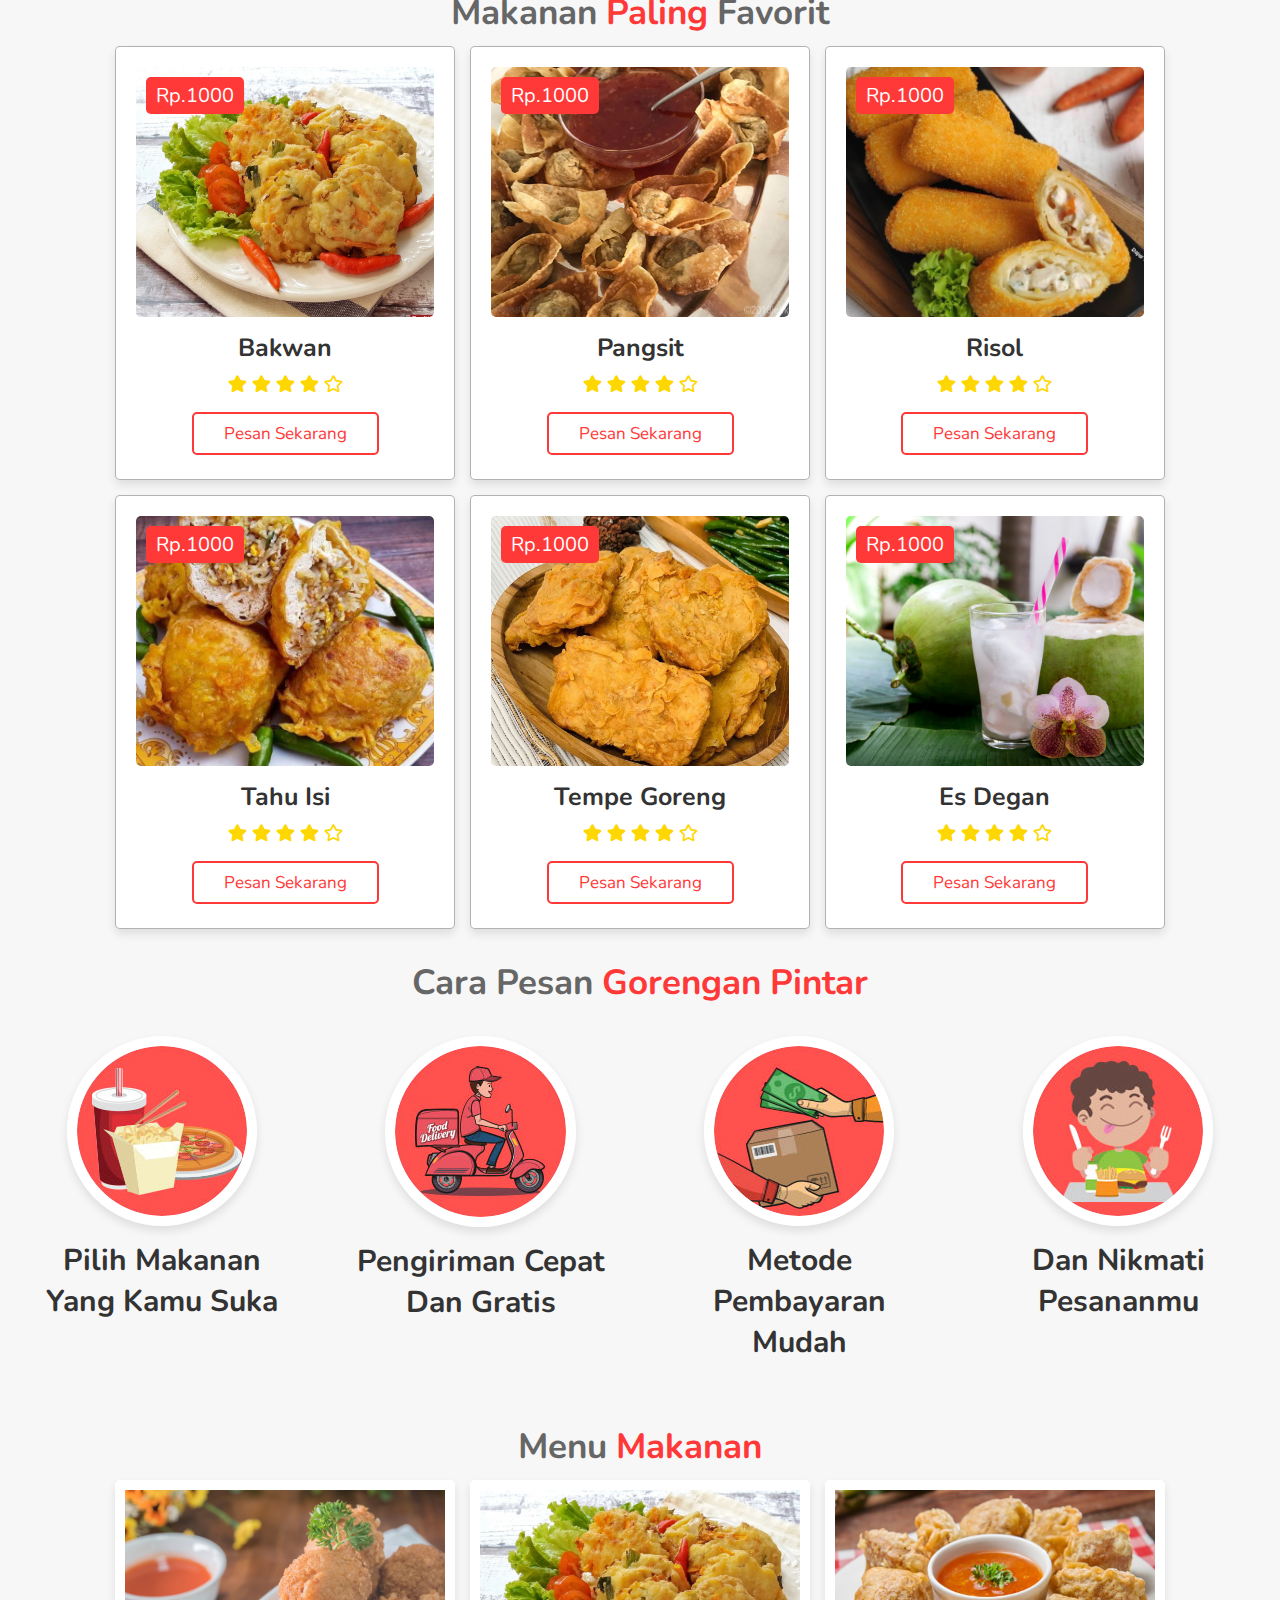
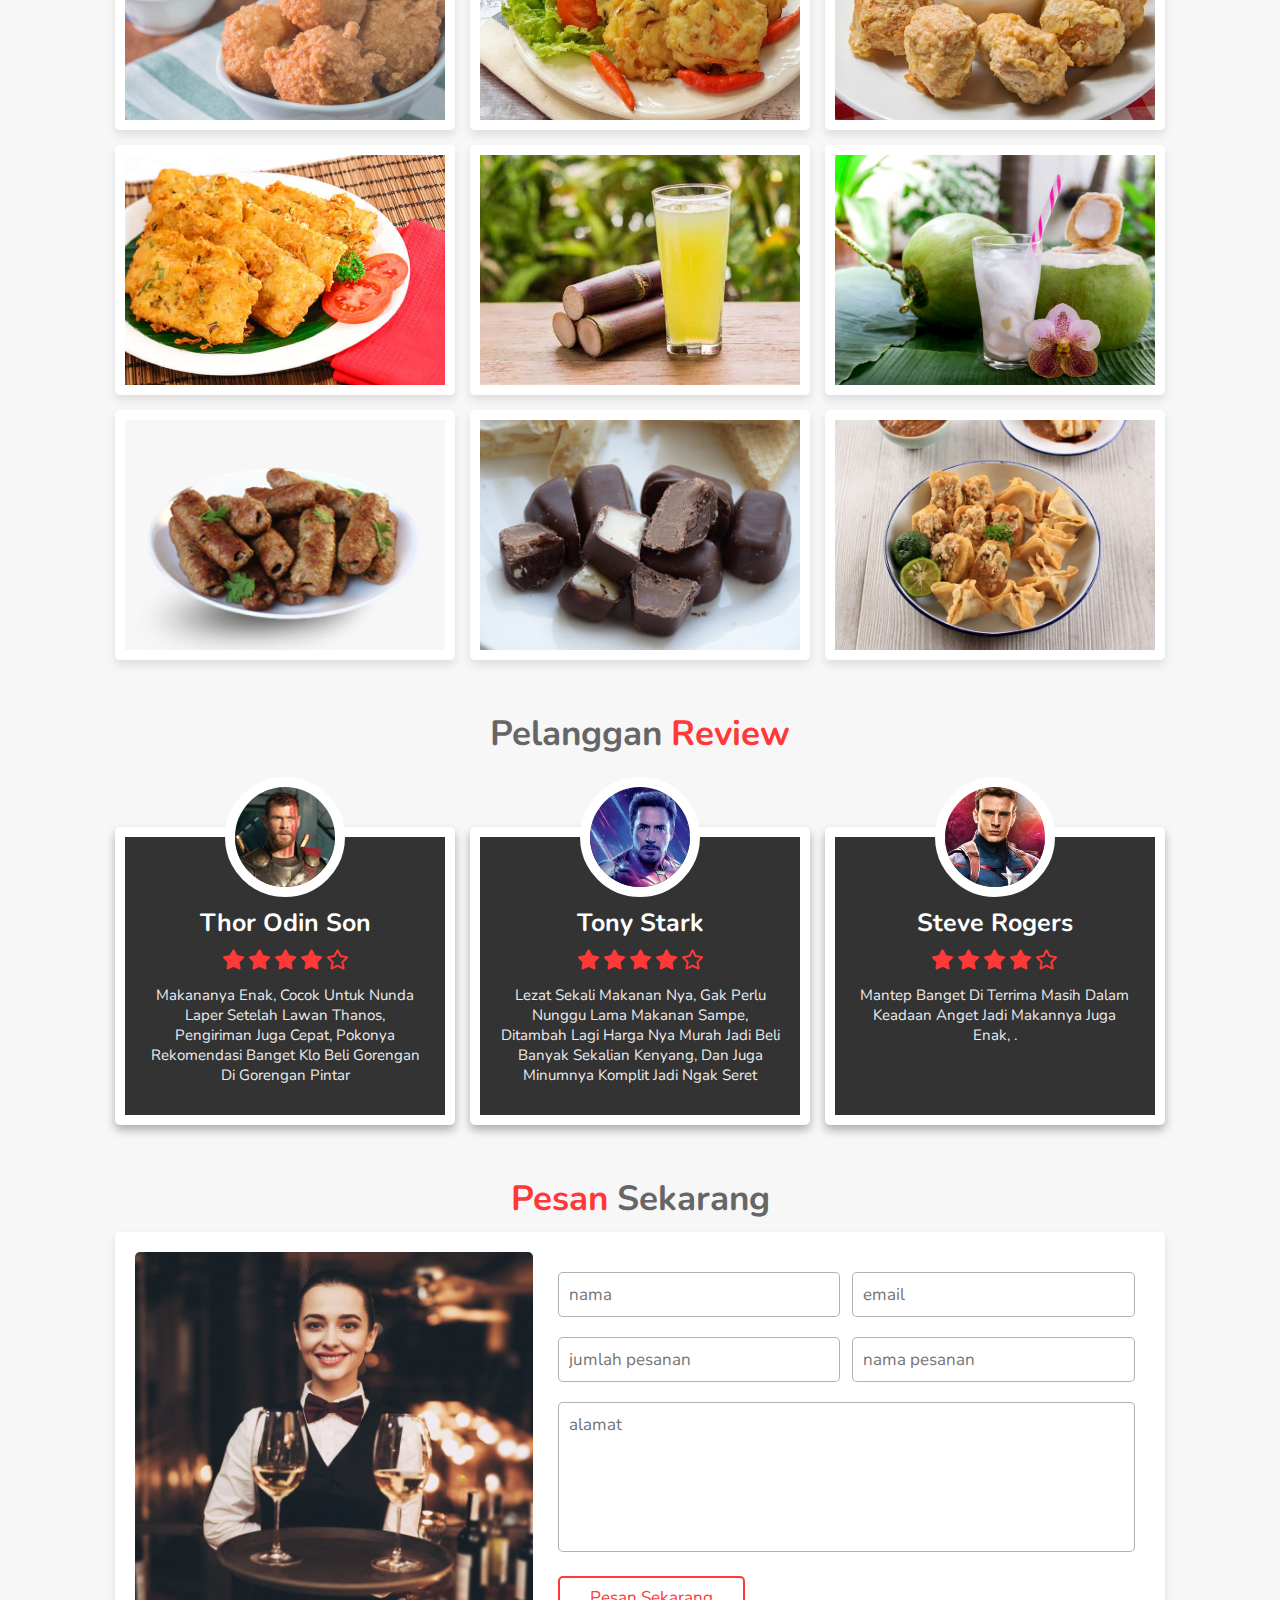
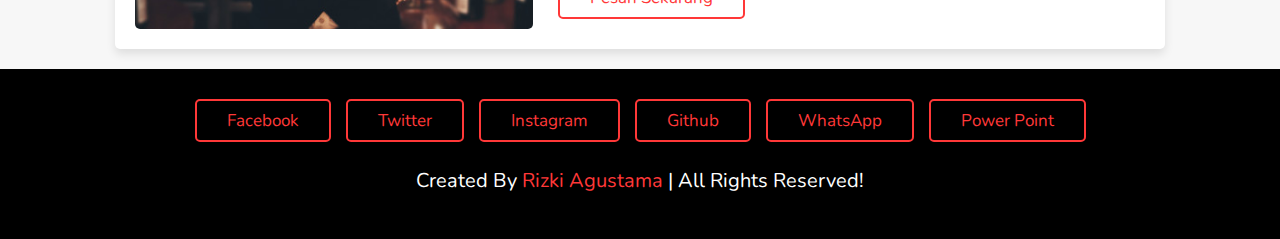
==== commit 2baa78ec: "menganti kata" ====
--- a/index.html
+++ b/index.html
@@ -28,7 +28,7 @@
         <a href="#popular">populer</a>
         <a href="#gallery">menu</a>
         <a href="#review">review</a>
-        <a href="#order">pesan</a>
+        <a href="http://localhost/.database/read.php">pesan</a>
     </nav>
 
 </header>
@@ -46,11 +46,10 @@
     </div>
 
     <div class="image">
-        <img src="images/home.png" alt="">
-    </div>
-
-</section>
-
+        <img src="images/Home.png" alt="">
+    </div>
+
+</section>
 <!-- home section ends -->
 
 <!-- speciality section starts  -->
@@ -66,7 +65,7 @@
             <div class="content">
                 <img src="images/bakwan-01.png" alt="">
                 <h3>tasty bakwan</h3>
-                <p>Lorem ipsum dolor sit amet consectetur adipisicing elit. Assumenda inventore neque amet ipsa tenetur voluptates aperiam tempore libero labore aut.</p>
+                <p>Bakwan dengan perpaduan rasa yang menarik, diberi dengan bumbu pilihan yang menjadikan bakwan di gorengan pintar adalah bakwan terbaik.</p>
             </div>
         </div>
         <div class="box">
@@ -74,7 +73,7 @@
             <div class="content">
                 <img src="images/tahuisi.png" alt="">
                 <h3>tasty tahu isi</h3>
-                <p>Lorem ipsum dolor sit amet consectetur adipisicing elit. Assumenda inventore neque amet ipsa tenetur voluptates aperiam tempore libero labore aut.</p>
+                <p>Tahu isi yang lezat dengan bergabai isisan yang pastinya lezat dan membuat orang yang memakannya ketagihan.</p>
             </div>
         </div>
         <div class="box">
@@ -82,7 +81,7 @@
             <div class="content">
                 <img src="images/risol-01.png" alt="">
                 <h3>tasty risol</h3>
-                <p>Lorem ipsum dolor sit amet consectetur adipisicing elit. Assumenda inventore neque amet ipsa tenetur voluptates aperiam tempore libero labore aut.</p>
+                <p>Risol terenak yang pernah ada karena di buat dengan beragam bumbu yang berkualitas .</p>
             </div>
         </div>
         <div class="box">
@@ -90,7 +89,7 @@
             <div class="content">
                 <img src="images/tempe.png" alt="">
                 <h3>tasty tempe goreng</h3>
-                <p>Lorem ipsum dolor sit amet consectetur adipisicing elit. Assumenda inventore neque amet ipsa tenetur voluptates aperiam tempore libero labore aut.</p>
+                <p>Tempe goreng di jamin renyah dan rasa yang sangat enak dijamin menjadi tempe goreng terenak yang pernah ada.</p>
             </div>
         </div>
         <div class="box">
@@ -98,7 +97,7 @@
             <div class="content">
                 <img src="images/s-4.png" alt="">
                 <h3>minuman dingin</h3>
-                <p>Lorem ipsum dolor sit amet consectetur adipisicing elit. Assumenda inventore neque amet ipsa tenetur voluptates aperiam tempore libero labore aut.</p>
+                <p>Minuman dingin untuk melengkapi makanan yang nikmat.</p>
             </div>
         </div>
         <div class="box">
@@ -106,7 +105,7 @@
             <div class="content">
                 <img src="images/s-6.png" alt="">
                 <h3>kopi panas</h3>
-                <p>Lorem ipsum dolor sit amet consectetur adipisicing elit. Assumenda inventore neque amet ipsa tenetur voluptates aperiam tempore libero labore aut.</p>
+                <p>kopi panas sebagai pelengkap hidangan gorengan.</p>
             </div>
         </div>
 
--- a/style.css
+++ b/style.css
@@ -1,55 +1,57 @@
 @import url('https://fonts.googleapis.com/css2?family=Nunito:wght@200;300;400;600;700&display=swap');
 
-:root{
-  --red:#ff3838;
-}
-
-*{
+:root {
+  --red: #ff3838;
+}
+
+* {
   font-family: 'Nunito', sans-serif;
-  margin:0; padding:0;
+  margin: 0;
+  padding: 0;
   box-sizing: border-box;
-  outline: none; border:none;
+  outline: none;
+  border: none;
   text-decoration: none;
   text-transform: capitalize;
-  transition:all .2s linear;
-}
-
-*::selection{
-  background:var(--red);
-  color:#fff;
-}
-
-html{
+  transition: all .2s linear;
+}
+
+*::selection {
+  background: var(--red);
+  color: #fff;
+}
+
+html {
   font-size: 62.5%;
   overflow-x: hidden;
   scroll-behavior: smooth;
   scroll-padding-top: 6rem;
 }
 
-body{
-  background:#f7f7f7;
-}
-
-section{
-  padding:2rem 9%;
-}
-
-.heading{
+body {
+  background: #f7f7f7;
+}
+
+section {
+  padding: 2rem 9%;
+}
+
+.heading {
   text-align: center;
   font-size: 3.5rem;
-  padding:1rem;
-  color:#666;
-}
-
-.heading span{
-  color:var(--red);
-}
-
-.btn{
+  padding: 1rem;
+  color: #666;
+}
+
+.heading span {
+  color: var(--red);
+}
+
+.btn {
   display: inline-block;
-  padding:.8rem 3rem;
-  border:.2rem solid var(--red);
-  color:var(--red);
+  padding: .8rem 3rem;
+  border: .2rem solid var(--red);
+  color: var(--red);
   cursor: pointer;
   font-size: 1.7rem;
   border-radius: .5rem;
@@ -59,442 +61,453 @@
   margin-top: 1rem;
 }
 
-.btn::before{
+.btn::before {
   content: '';
   position: absolute;
-  top:0; right: 0;
-  width:0%;
-  height:100%;
-  background:var(--red);
+  top: 0;
+  right: 0;
+  width: 0%;
+  height: 100%;
+  background: var(--red);
   transition: .3s linear;
   z-index: -1;
 }
 
-.btn:hover::before{
-  width:100%;
+.btn:hover::before {
+  width: 100%;
   left: 0;
 }
 
-.btn:hover{
-  color:#fff;
-}
-
-header{
+.btn:hover {
+  color: #fff;
+}
+
+header {
   position: fixed;
-  top:0; left: 0; right:0;
+  top: 0;
+  left: 0;
+  right: 0;
   z-index: 1000;
   display: flex;
   align-items: center;
   justify-content: space-between;
-  background:#fff;
-  padding:2rem 9%;
-  box-shadow: 0 .5rem 1rem rgba(0,0,0,.1);
-}
-
-header .logo{
+  background: #fff;
+  padding: 2rem 9%;
+  box-shadow: 0 .5rem 1rem rgba(0, 0, 0, .1);
+}
+
+header .logo {
   font-size: 2.5rem;
   font-weight: bolder;
-  color:#666;
-}
-
-header .logo i{
+  color: #666;
+}
+
+header .logo i {
   padding-right: .5rem;
-  color:var(--red);
-}
-
-header .navbar a{
+  color: var(--red);
+}
+
+header .navbar a {
   font-size: 2rem;
   margin-left: 2rem;
-  color:#666;
-}
-
-header .navbar a:hover{
-  color:var(--red);
-}
-
-#menu-bar{
+  color: #666;
+}
+
+header .navbar a:hover {
+  color: var(--red);
+}
+
+#menu-bar {
   font-size: 3rem;
   cursor: pointer;
-  color:#666;
-  border:.1rem solid #666;
+  color: #666;
+  border: .1rem solid #666;
   border-radius: .3rem;
-  padding:.5rem 1.5rem;
+  padding: .5rem 1.5rem;
   display: none;
 }
 
-.home{
-  display: flex;
-  flex-wrap: wrap;
-  gap:1.5rem;
+.home {
+  display: flex;
+  flex-wrap: wrap;
+  gap: 1.5rem;
   min-height: 100vh;
   align-items: center;
-  background:url(../images/home-bg.jpg) no-repeat;
+  background: url(../images/home-bg.jpg) no-repeat;
   background-size: cover;
   background-position: center;
 }
 
-.home .content{
-  flex:1 1 40rem;
+.home .content {
+  flex: 1 1 40rem;
   padding-top: 6.5rem;
 }
 
-.home .image{
-  flex:1 1 40rem;
-}
-
-.home .image img{
-  width:100%;
-  padding:1rem;
-  animation:float 3s linear infinite;
-}
-
-@keyframes float{
-  0%, 100%{
+.home .image {
+  flex: 1 1 40rem;
+}
+
+.home .image img {
+  width: 100%;
+  padding: 1rem;
+  animation: float 3s linear infinite;
+}
+
+@keyframes float {
+
+  0%,
+  100% {
     transform: translateY(0rem);
   }
-  50%{
+
+  50% {
     transform: translateY(3rem);
   }
 }
 
-.home .content h3{
+.home .content h3 {
   font-size: 5rem;
-  color:#333;
-}
-
-.home .content p{
+  color: #333;
+}
+
+.home .content p {
   font-size: 1.7rem;
-  color:#666;
-  padding:1rem 0;
-}
-
-.speciality .box-container{
-  display: flex;
-  flex-wrap: wrap;
-  gap:1.5rem;
-}
-
-.speciality .box-container .box{
-  flex:1 1 30rem;
+  color: #666;
+  padding: 1rem 0;
+}
+
+.speciality .box-container {
+  display: flex;
+  flex-wrap: wrap;
+  gap: 1.5rem;
+}
+
+.speciality .box-container .box {
+  flex: 1 1 30rem;
   position: relative;
   overflow: hidden;
-  box-shadow: 0 .5rem 1rem rgba(0,0,0,.1);
-  border:.1rem solid rgba(0,0,0,.3);
+  box-shadow: 0 .5rem 1rem rgba(0, 0, 0, .1);
+  border: .1rem solid rgba(0, 0, 0, .3);
   cursor: pointer;
   border-radius: .5rem;
 }
 
-.speciality .box-container .box .image{
-  height:100%;
-  width:100%;
+.speciality .box-container .box .image {
+  height: 100%;
+  width: 100%;
   object-fit: cover;
   position: absolute;
-  top:-100%; left:0;
-}
-
-.speciality .box-container .box .content{
-  text-align: center;
-  background:#fff;
-  padding:2rem;
-}
-
-.speciality .box-container .box .content img{
-  margin:1.5rem 0;
-}
-
-.speciality .box-container .box .content h3{
+  top: -100%;
+  left: 0;
+}
+
+.speciality .box-container .box .content {
+  text-align: center;
+  background: #fff;
+  padding: 2rem;
+}
+
+.speciality .box-container .box .content img {
+  margin: 1.5rem 0;
+}
+
+.speciality .box-container .box .content h3 {
   font-size: 2.5rem;
-  color:#333;
-}
-
-.speciality .box-container .box .content p{
+  color: #333;
+}
+
+.speciality .box-container .box .content p {
   font-size: 1.6rem;
-  color:#666;
-  padding:1rem 0;
-}
-
-.speciality .box-container .box:hover .image{
-  top:0;
-}
-
-.speciality .box-container .box:hover .content{
+  color: #666;
+  padding: 1rem 0;
+}
+
+.speciality .box-container .box:hover .image {
+  top: 0;
+}
+
+.speciality .box-container .box:hover .content {
   transform: translateY(100%);
 }
 
-.popular .box-container{
-  display: flex;
-  flex-wrap: wrap;
-  gap:1.5rem;
-}
-
-.popular .box-container .box{
-  padding:2rem;
-  background:#fff;
-  box-shadow: 0 .5rem 1rem rgba(0,0,0,.1);
-  border:.1rem solid rgba(0,0,0,.3);
-  border-radius: .5rem;
-  text-align: center;
-  flex:1 1 30rem;
+.popular .box-container {
+  display: flex;
+  flex-wrap: wrap;
+  gap: 1.5rem;
+}
+
+.popular .box-container .box {
+  padding: 2rem;
+  background: #fff;
+  box-shadow: 0 .5rem 1rem rgba(0, 0, 0, .1);
+  border: .1rem solid rgba(0, 0, 0, .3);
+  border-radius: .5rem;
+  text-align: center;
+  flex: 1 1 30rem;
   position: relative;
 }
 
-.popular .box-container .box img{
-  height:25rem;
+.popular .box-container .box img {
+  height: 25rem;
   object-fit: cover;
-  width:100%;
-  border-radius: .5rem;
-}
-
-.popular .box-container .box .price{
+  width: 100%;
+  border-radius: .5rem;
+}
+
+.popular .box-container .box .price {
   position: absolute;
-  top:3rem; left:3rem;
-  background:var(--red);
-  color:#fff;
+  top: 3rem;
+  left: 3rem;
+  background: var(--red);
+  color: #fff;
   font-size: 2rem;
-  padding:.5rem 1rem;
-  border-radius: .5rem;
-}
-
-.popular .box-container .box h3{
-  color:#333;
+  padding: .5rem 1rem;
+  border-radius: .5rem;
+}
+
+.popular .box-container .box h3 {
+  color: #333;
   font-size: 2.5rem;
   padding-top: 1rem;
 }
 
-.popular .box-container .box .stars i{
-  color:gold;
+.popular .box-container .box .stars i {
+  color: gold;
   font-size: 1.7rem;
-  padding:1rem .1rem;
-}
-
-.steps{
-  display: flex;
-  flex-wrap: wrap;
-  gap:1.5rem;
-  padding:1rem;
-}
-
-.steps .box{
-  flex:1 1 25rem;
-  padding:1rem;
-  text-align: center;
-}
-
-.steps .box img{
+  padding: 1rem .1rem;
+}
+
+.steps {
+  display: flex;
+  flex-wrap: wrap;
+  gap: 1.5rem;
+  padding: 1rem;
+}
+
+.steps .box {
+  flex: 1 1 25rem;
+  padding: 1rem;
+  text-align: center;
+}
+
+.steps .box img {
   border-radius: 50%;
-  border:1rem solid #fff;
-  box-shadow: 0 .5rem 1rem rgba(0,0,0,.1);
-}
-
-.steps .box h3{
+  border: 1rem solid #fff;
+  box-shadow: 0 .5rem 1rem rgba(0, 0, 0, .1);
+}
+
+.steps .box h3 {
   font-size: 3rem;
-  color:#333;
-  padding:1rem;
-}
-
-.gallery .box-container{
-  display: flex;
-  flex-wrap: wrap;
-  gap:1.5rem;
-}
-
-.gallery .box-container .box{
-  height:25rem;
-  flex:1 1 30rem;
-  border:1rem solid #fff;
-  box-shadow: 0 .5rem 1rem rgba(0,0,0,.1);
+  color: #333;
+  padding: 1rem;
+}
+
+.gallery .box-container {
+  display: flex;
+  flex-wrap: wrap;
+  gap: 1.5rem;
+}
+
+.gallery .box-container .box {
+  height: 25rem;
+  flex: 1 1 30rem;
+  border: 1rem solid #fff;
+  box-shadow: 0 .5rem 1rem rgba(0, 0, 0, .1);
   border-radius: .5rem;
   position: relative;
   overflow: hidden;
 }
 
-.gallery .box-container .box img{
-  height:100%;
-  width:100%;
+.gallery .box-container .box img {
+  height: 100%;
+  width: 100%;
   object-fit: cover;
 }
 
-.gallery .box-container .box .content{
+.gallery .box-container .box .content {
   position: absolute;
-  top:-100%; left:0;
+  top: -100%;
+  left: 0;
   height: 100%;
-  width:100%;
-  background:rgba(255,255,255,.9);
-  padding:2rem;
+  width: 100%;
+  background: rgba(255, 255, 255, .9);
+  padding: 2rem;
   padding-top: 5rem;
   text-align: center;
 }
 
-.gallery .box-container .box .content h3{
+.gallery .box-container .box .content h3 {
   font-size: 2.5rem;
-  color:#333;
-}
-
-.gallery .box-container .box .content p{
+  color: #333;
+}
+
+.gallery .box-container .box .content p {
   font-size: 1.5rem;
-  color:#666;
-  padding:1rem 0;
-}
-
-.gallery .box-container .box:hover .content{
-  top:0;
-}
-
-.review .box-container{
-  display: flex;
-  flex-wrap: wrap;
-  gap:1.5rem;
-}
-
-.review .box-container .box{
-  text-align: center;
-  padding:2rem;
-  border:1rem solid #fff;
-  box-shadow: 0 .5rem 1rem rgba(0,0,0,.3);
-  border-radius: .5rem;
-  flex:1 1 30rem;
-  background:#333;
+  color: #666;
+  padding: 1rem 0;
+}
+
+.gallery .box-container .box:hover .content {
+  top: 0;
+}
+
+.review .box-container {
+  display: flex;
+  flex-wrap: wrap;
+  gap: 1.5rem;
+}
+
+.review .box-container .box {
+  text-align: center;
+  padding: 2rem;
+  border: 1rem solid #fff;
+  box-shadow: 0 .5rem 1rem rgba(0, 0, 0, .3);
+  border-radius: .5rem;
+  flex: 1 1 30rem;
+  background: #333;
   margin-top: 6rem;
 }
 
-.review .box-container .box img{
+.review .box-container .box img {
   height: 12rem;
-  width:12rem;
+  width: 12rem;
   border-radius: 50%;
-  border:1rem solid #fff;
+  border: 1rem solid #fff;
   margin-top: -8rem;
   object-fit: cover;
 }
 
-.review .box-container .box h3{
+.review .box-container .box h3 {
   font-size: 2.5rem;
-  color:#fff;
-  padding:.5rem 0;
-}
-
-.review .box-container .box .stars i{
+  color: #fff;
+  padding: .5rem 0;
+}
+
+.review .box-container .box .stars i {
   font-size: 2rem;
-  color:var(--red);
-  padding:.5rem 0;
-}
-
-.review .box-container .box p{
+  color: var(--red);
+  padding: .5rem 0;
+}
+
+.review .box-container .box p {
   font-size: 1.5rem;
-  color:#eee;
-  padding:1rem 0;
-}
-
-.order .row{
-  padding:2rem;
-  box-shadow: 0 .5rem 1rem rgba(0,0,0,.1);
-  background:#fff;
-  display: flex;
-  flex-wrap: wrap;
-  gap:1.5rem;
-  border-radius: .5rem;
-}
-
-.order .row .image{
-  flex:1 1 30rem;
-}
-
-.order .row .image img{
+  color: #eee;
+  padding: 1rem 0;
+}
+
+.order .row {
+  padding: 2rem;
+  box-shadow: 0 .5rem 1rem rgba(0, 0, 0, .1);
+  background: #fff;
+  display: flex;
+  flex-wrap: wrap;
+  gap: 1.5rem;
+  border-radius: .5rem;
+}
+
+.order .row .image {
+  flex: 1 1 30rem;
+}
+
+.order .row .image img {
   height: 100%;
-  width:100%;
+  width: 100%;
   object-fit: cover;
   border-radius: .5rem;
 }
 
-.order .row form{
-  flex:1 1 50rem;
-  padding:1rem;
-}
-
-.order .row form .inputBox{
+.order .row form {
+  flex: 1 1 50rem;
+  padding: 1rem;
+}
+
+.order .row form .inputBox {
   display: flex;
   justify-content: space-between;
   flex-wrap: wrap;
 }
 
-.order .row form .inputBox input, .order .row form textarea{
-  padding:1rem;
-  margin:1rem 0;
+.order .row form .inputBox input,
+.order .row form textarea {
+  padding: 1rem;
+  margin: 1rem 0;
   font-size: 1.7rem;
-  color:#333;
+  color: #333;
   text-transform: none;
-  border:.1rem solid rgba(0,0,0,.3);
-  border-radius: .5rem;
-  width:49%;
-}
-
-.order .row form textarea{
-  width:100%;
+  border: .1rem solid rgba(0, 0, 0, .3);
+  border-radius: .5rem;
+  width: 49%;
+}
+
+.order .row form textarea {
+  width: 100%;
   resize: none;
-  height:15rem;
-}
-
-.order .row form .btn{
-  background:none;
-}
-
-.order .row form .btn:hover{
-  background:var(--red);
-}
-
-.footer{
-  background:#000;
-  text-align: center;
-}
-
-.footer .share{
-  display: flex;
-  gap:1.5rem;
+  height: 15rem;
+}
+
+.order .row form .btn {
+  background: none;
+}
+
+.order .row form .btn:hover {
+  background: var(--red);
+}
+
+.footer {
+  background: #000;
+  text-align: center;
+}
+
+.footer .share {
+  display: flex;
+  gap: 1.5rem;
   justify-content: center;
   flex-wrap: wrap;
 }
 
-.footer .credit{
-  padding:2.5rem 1rem;
-  color:#fff;
+.footer .credit {
+  padding: 2.5rem 1rem;
+  color: #fff;
   font-weight: normal;
   font-size: 2rem;
 }
 
-.footer .credit span{
-  color:var(--red);
-}
-
-#scroll-top{
+.footer .credit span {
+  color: var(--red);
+}
+
+#scroll-top {
   position: fixed;
-  top:-120%;
-  right:2rem;
-  padding:.5rem 1.5rem;
+  top: -120%;
+  right: 2rem;
+  padding: .5rem 1.5rem;
   font-size: 4rem;
-  background:var(--red);
-  color:#fff;
+  background: var(--red);
+  color: #fff;
   border-radius: .5rem;
   transition: 1s linear;
   z-index: 1000;
 }
 
-#scroll-top.active{
-  top:calc(100% - 12rem)
-}
-
-.loader-container{
+#scroll-top.active {
+  top: calc(100% - 12rem)
+}
+
+.loader-container {
   position: fixed;
-  top:0; left:0;
+  top: 0;
+  left: 0;
   z-index: 10000;
-  background:#fff;
+  background: #fff;
   display: flex;
   align-items: center;
   justify-content: center;
-  height:100%;
-  width:100%;
-}
-
-.loader-container.fade-out{
-  top:-120%;
+  height: 100%;
+  width: 100%;
+}
+
+.loader-container.fade-out {
+  top: -120%;
 }
 
 
@@ -512,59 +525,61 @@
 
 /* media queries  */
 
-@media(max-width:991px){
-
-  html{
+@media(max-width:991px) {
+
+  html {
     font-size: 55%;
   }
 
-  header{
-    padding:2rem;
-  }
-
-  section{
-    padding:2rem;
-  }
-
-}
-
-@media(max-width:768px){
-
-  #menu-bar{
+  header {
+    padding: 2rem;
+  }
+
+  section {
+    padding: 2rem;
+  }
+
+}
+
+@media(max-width:768px) {
+
+  #menu-bar {
     display: initial;
   }
 
-  header .navbar{
+  header .navbar {
     position: absolute;
-    top:100%; left: 0; right:0;
+    top: 100%;
+    left: 0;
+    right: 0;
     background: #f7f7f7;
-    border-top: .1rem solid rgba(0,0,0,.1);
+    border-top: .1rem solid rgba(0, 0, 0, .1);
     clip-path: polygon(0 0, 100% 0, 100% 0, 0 0);
   }
 
-  header .navbar.active{
+  header .navbar.active {
     clip-path: polygon(0 0, 100% 0, 100% 100%, 0% 100%);
   }
 
-  header .navbar a{
+  header .navbar a {
     margin: 1.5rem;
-    padding:1.5rem;
+    padding: 1.5rem;
     display: block;
-    border:.2rem solid rgba(0,0,0,.1);
-    border-left:.5rem solid var(--red);
-    background:#fff;
-  }
-
-}
-
-@media(max-width:450px){
-
-  html{
+    border: .2rem solid rgba(0, 0, 0, .1);
+    border-left: .5rem solid var(--red);
+    background: #fff;
+  }
+
+}
+
+@media(max-width:450px) {
+
+  html {
     font-size: 50%;
   }
 
-  .order .row form .inputBox input{
-    width:100%;
+  .order .row form .inputBox input {
+    width: 100%;
   }
 
 }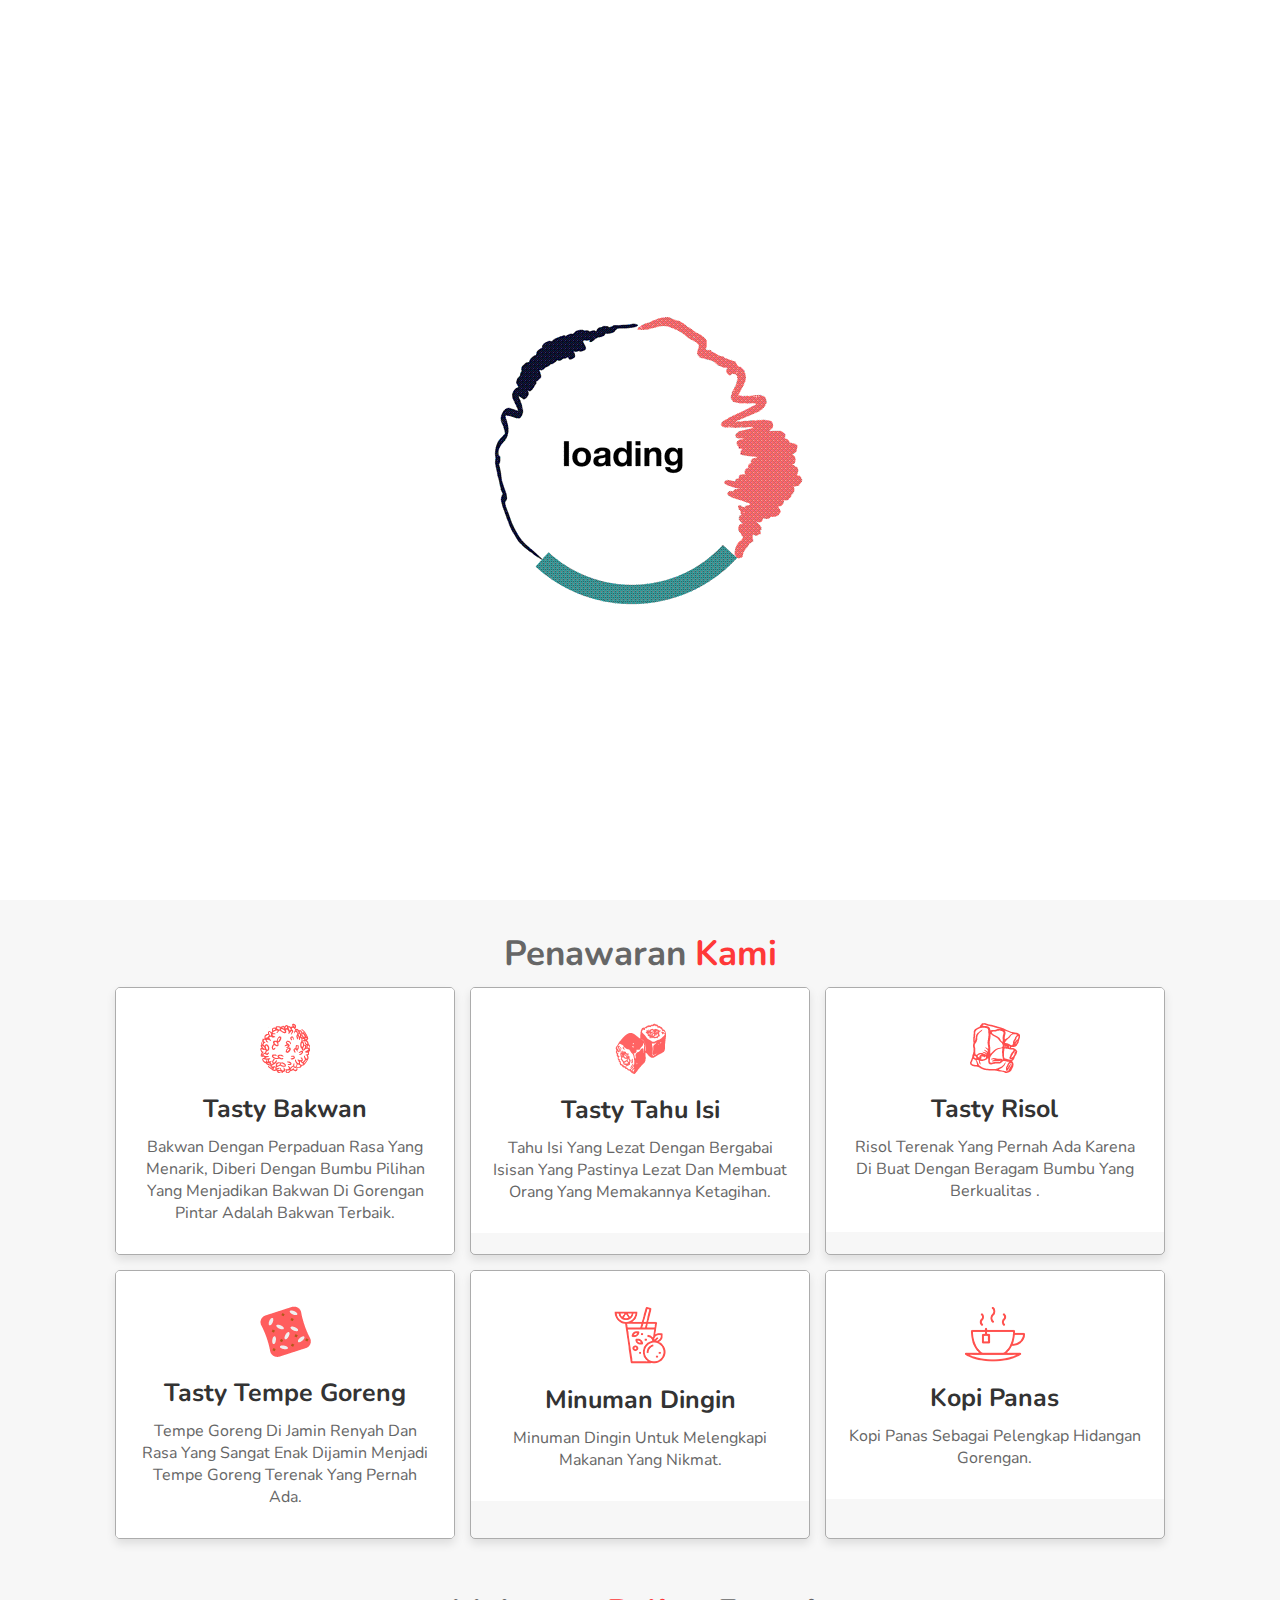
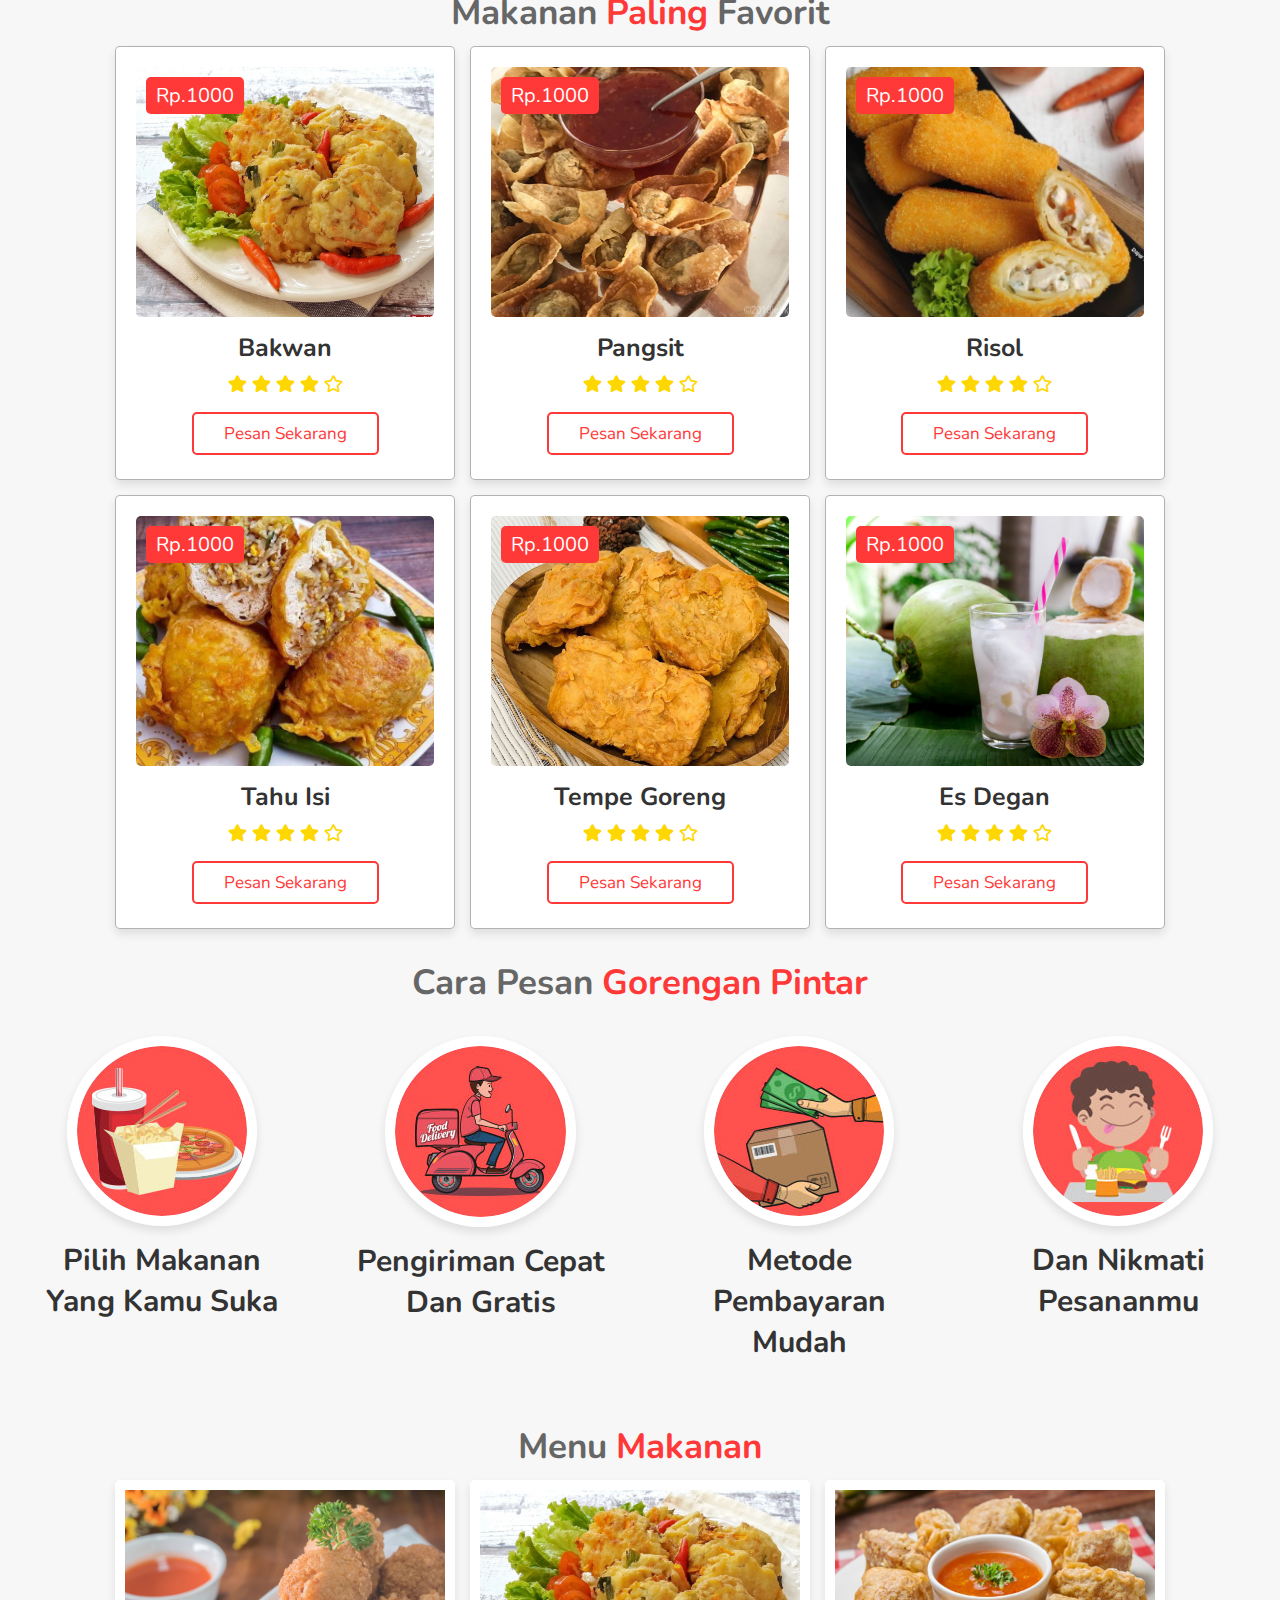
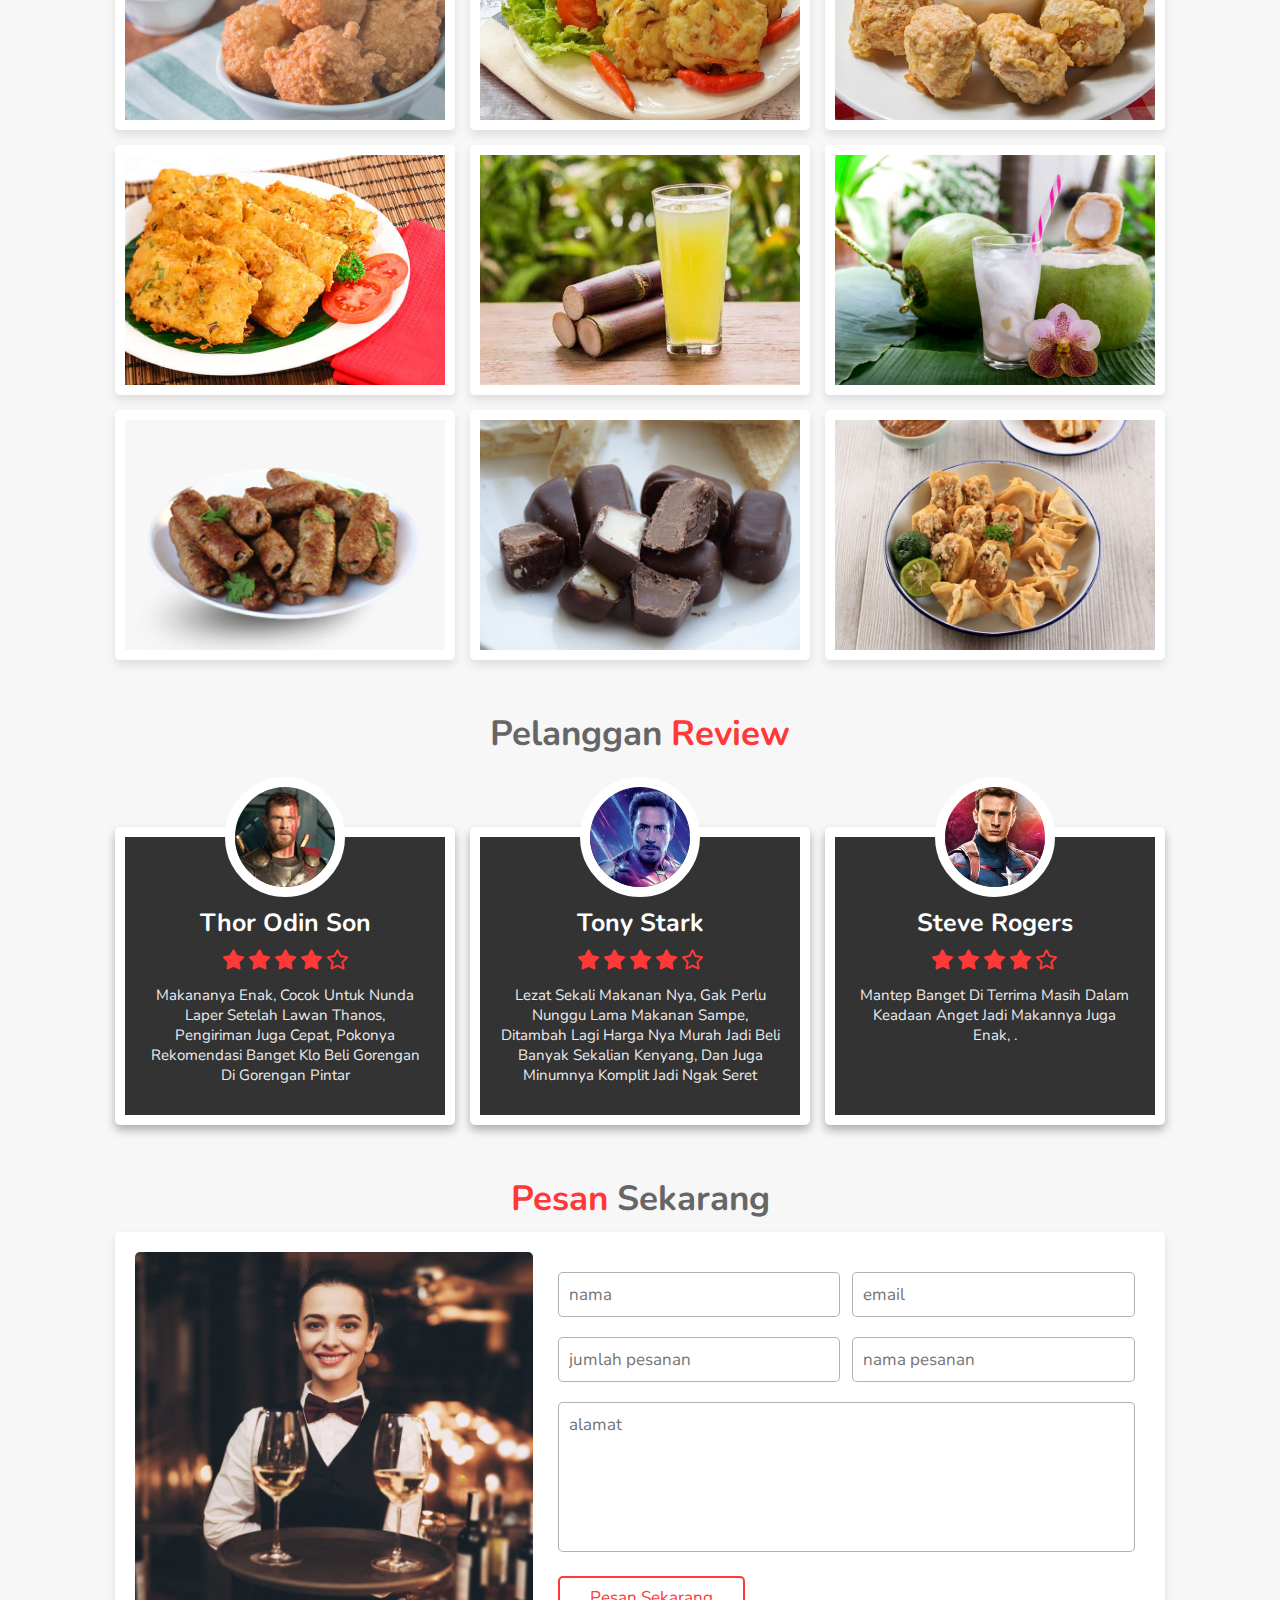
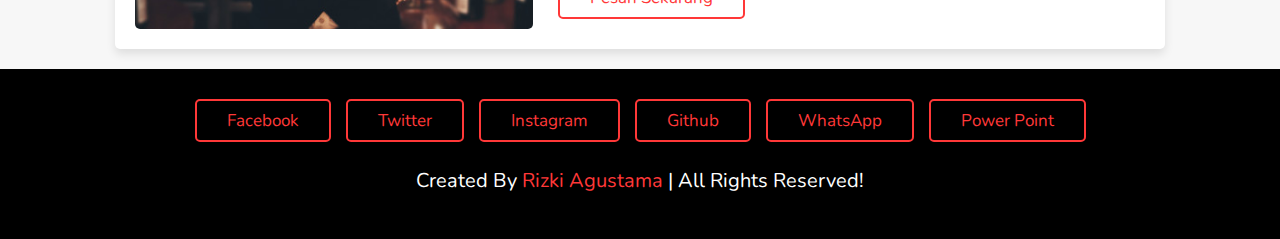
==== commit 8289418f: "mengganti loading" ====
--- a/index.html
+++ b/index.html
@@ -41,7 +41,7 @@
 
     <div class="content">
         <h3>pesan gorengan dengan mudah dan cepat</h3>
-        <p>Lorem ipsum dolor sit, amet consectetur adipisicing elit. Voluptas accusamus tempore temporibus rem amet laudantium animi optio voluptatum. Natus obcaecati unde porro nostrum ipsam itaque impedit incidunt rem quisquam eos!</p>
+        <p>Gorengan pintar di ciptakan untuk mempermudah pembeli untuk melakukan pemesanan gorengn dengan cara yang cepat, peraktis, dan mudah</p>
         <a href="https://api.whatsapp.com/send?phone=+6285161552308&text=Hallo min, saya mau melakukan pemesanan gorengan di gorengan pintar." class="btn">pesan sekarang</a>
     </div>
 
@@ -435,7 +435,7 @@
 
 <!-- loader  -->
 <div class="loader-container">
-    <img src="images/reload-cat.gif" alt="">
+    <img src="images/loading3.gif" alt="">
 </div>
 
 
